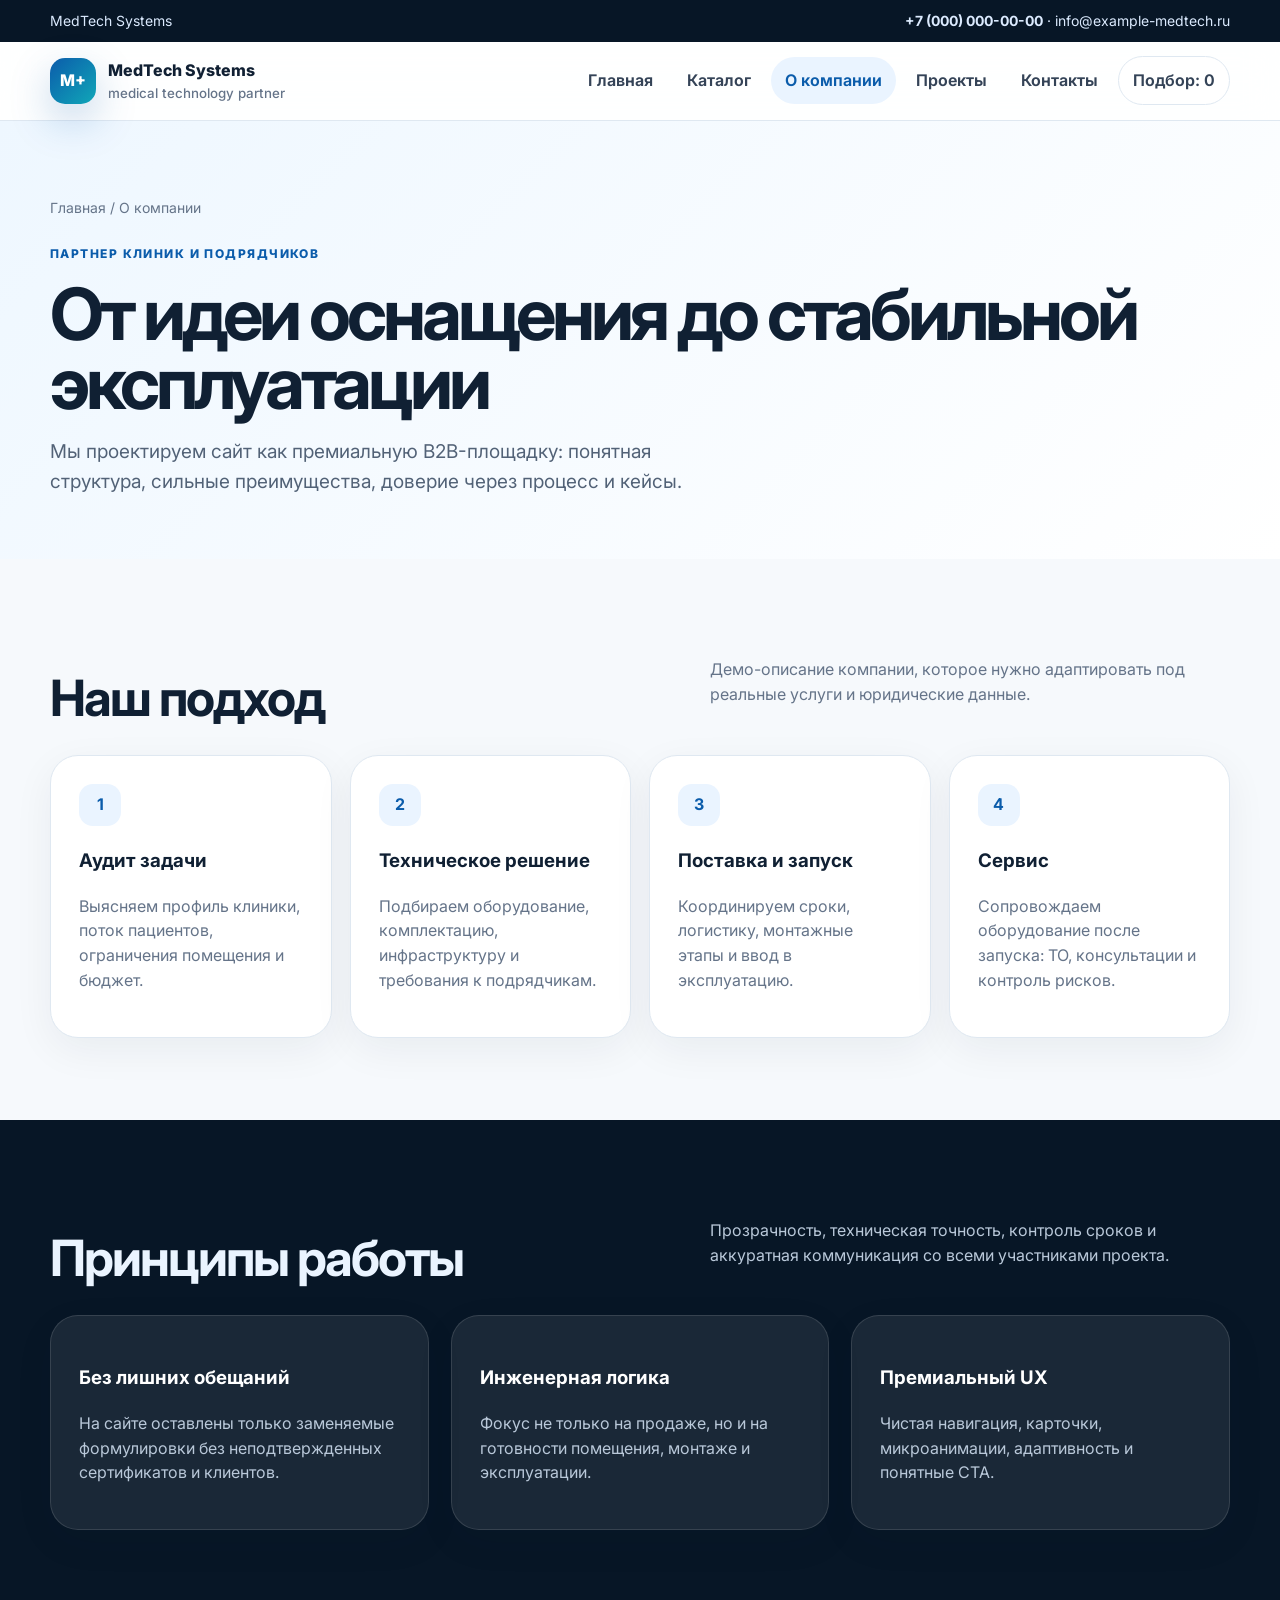
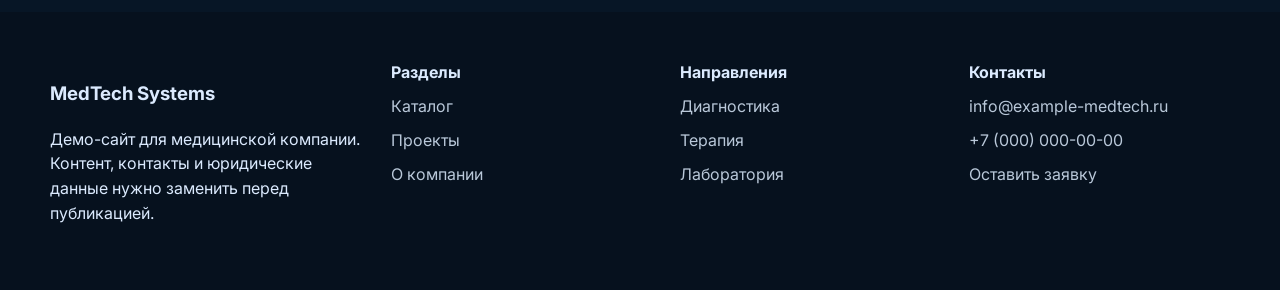
==== about.html @ 0eb0f10e "Add files via upload" ====
<!doctype html><html lang="ru"><head><meta charset="utf-8"><meta name="viewport" content="width=device-width,initial-scale=1"><title>О компании — MedTech Systems</title><link href="https://fonts.googleapis.com/css2?family=Inter:wght@400;500;650;750;850&display=swap" rel="stylesheet"><link rel="stylesheet" href="styles.css"></head><body><div class="topbar"><div class="container"><span data-company></span><span><b data-phone></b> · <a data-email></a></span></div></div>
<header class="navbar"><div class="container nav-inner"><a class="logo" href="index.html"><span class="logo-mark">M+</span><span><span data-company></span><small>medical technology partner</small></span></a><button class="nav-toggle" aria-label="Открыть меню">☰</button><nav class="nav-links"><a href="index.html">Главная</a><a href="catalog.html">Каталог</a><a href="about.html">О компании</a><a href="projects.html">Проекты</a><a href="contacts.html">Контакты</a><a class="basket-link" href="catalog.html#basket">Подбор: <span id="basketCount">0</span></a></nav></div></header><main><section class="page-hero"><div class="container"><div class="breadcrumbs">Главная / О компании</div><span class="eyebrow">партнер клиник и подрядчиков</span><h1>От идеи оснащения до стабильной эксплуатации</h1><p>Мы проектируем сайт как премиальную B2B-площадку: понятная структура, сильные преимущества, доверие через процесс и кейсы.</p></div></section><section class="section"><div class="container"><div class="section-head"><h2>Наш подход</h2><p>Демо-описание компании, которое нужно адаптировать под реальные услуги и юридические данные.</p></div><div class="process"><div class="process-card reveal"><b>1</b><h3>Аудит задачи</h3><p>Выясняем профиль клиники, поток пациентов, ограничения помещения и бюджет.</p></div><div class="process-card reveal"><b>2</b><h3>Техническое решение</h3><p>Подбираем оборудование, комплектацию, инфраструктуру и требования к подрядчикам.</p></div><div class="process-card reveal"><b>3</b><h3>Поставка и запуск</h3><p>Координируем сроки, логистику, монтажные этапы и ввод в эксплуатацию.</p></div><div class="process-card reveal"><b>4</b><h3>Сервис</h3><p>Сопровождаем оборудование после запуска: ТО, консультации и контроль рисков.</p></div></div></div></section><section class="section dark"><div class="container"><div class="section-head"><h2>Принципы работы</h2><p>Прозрачность, техническая точность, контроль сроков и аккуратная коммуникация со всеми участниками проекта.</p></div><div class="grid-3"><div class="adv-card reveal"><h3>Без лишних обещаний</h3><p>На сайте оставлены только заменяемые формулировки без неподтвержденных сертификатов и клиентов.</p></div><div class="adv-card reveal"><h3>Инженерная логика</h3><p>Фокус не только на продаже, но и на готовности помещения, монтаже и эксплуатации.</p></div><div class="adv-card reveal"><h3>Премиальный UX</h3><p>Чистая навигация, карточки, микроанимации, адаптивность и понятные CTA.</p></div></div></div></section></main><footer class="footer"><div class="container footer-grid"><div><h3 data-company></h3><p>Демо-сайт для медицинской компании. Контент, контакты и юридические данные нужно заменить перед публикацией.</p></div><div><b>Разделы</b><a href="catalog.html">Каталог</a><a href="projects.html">Проекты</a><a href="about.html">О компании</a></div><div><b>Направления</b><a href="catalog.html#diagnostics">Диагностика</a><a href="catalog.html#therapy">Терапия</a><a href="catalog.html#lab">Лаборатория</a></div><div><b>Контакты</b><a data-email></a><a data-phone></a><a href="contacts.html">Оставить заявку</a></div></div></footer><script src="data.js"></script><script src="script.js"></script></body></html>
---- styles.css ----
:root{--bg:#f6f9fc;--paper:#fff;--ink:#102033;--muted:#657489;--line:#dfe8f1;--brand:#0b5cab;--brand2:#10a7b8;--dark:#071626;--accent:#d8f3ff;--shadow:0 24px 80px rgba(10,37,64,.12);--radius:28px}*{box-sizing:border-box}html{scroll-behavior:smooth}body{margin:0;font-family:Inter,Arial,sans-serif;background:var(--bg);color:var(--ink);line-height:1.55}a{color:inherit;text-decoration:none}img{max-width:100%}.container{width:min(1180px,calc(100% - 36px));margin:auto}.topbar{background:var(--dark);color:#dbeafe;font-size:14px}.topbar .container{display:flex;justify-content:space-between;gap:16px;padding:10px 0}.navbar{position:sticky;top:0;z-index:20;background:rgba(255,255,255,.9);backdrop-filter:blur(18px);border-bottom:1px solid var(--line)}.nav-inner{height:78px;display:flex;align-items:center;justify-content:space-between;gap:24px}.logo{display:flex;align-items:center;gap:12px;font-weight:800}.logo-mark{width:46px;height:46px;border-radius:15px;background:linear-gradient(135deg,var(--brand),var(--brand2));display:grid;place-items:center;color:#fff;box-shadow:0 16px 40px rgba(11,92,171,.25)}.logo small{display:block;color:var(--muted);font-weight:500}.nav-links{display:flex;align-items:center;gap:6px}.nav-links a{padding:11px 14px;border-radius:999px;color:#344357;font-weight:650}.nav-links a:hover,.nav-links a.active{background:#eaf4ff;color:var(--brand)}.nav-toggle{display:none}.basket-link{border:1px solid var(--line);background:white}.hero{position:relative;overflow:hidden;background:radial-gradient(circle at 80% 20%,#dff9ff 0,transparent 34%),linear-gradient(135deg,#eef7ff,#fff 48%,#f6fbff);padding:86px 0 64px}.hero-grid{display:grid;grid-template-columns:1.06fr .94fr;gap:42px;align-items:center}.eyebrow{color:var(--brand);font-weight:800;text-transform:uppercase;letter-spacing:.12em;font-size:12px}.hero h1,.page-hero h1{font-size:clamp(38px,6vw,72px);line-height:.96;margin:14px 0 20px;letter-spacing:-.055em}.hero p,.page-hero p{font-size:19px;color:#526277;max-width:660px}.actions{display:flex;gap:14px;flex-wrap:wrap;margin:30px 0}.btn{display:inline-flex;align-items:center;justify-content:center;gap:8px;padding:14px 20px;border-radius:999px;font-weight:800;border:0;cursor:pointer;transition:.25s}.btn.primary{background:linear-gradient(135deg,var(--brand),var(--brand2));color:#fff;box-shadow:0 16px 42px rgba(11,92,171,.28)}.btn.secondary,.btn.ghost{background:white;color:var(--brand);border:1px solid var(--line)}.btn:hover{transform:translateY(-2px)}.wide{width:100%;margin-top:18px}.hero-stats{display:grid;grid-template-columns:repeat(3,1fr);gap:12px;margin-top:38px}.stat{padding:20px;border:1px solid var(--line);background:rgba(255,255,255,.72);border-radius:22px}.stat b{font-size:30px;color:var(--brand);display:block}.visual-card{position:relative;min-height:520px;border-radius:40px;background:linear-gradient(145deg,#102b46,#0a7db6);box-shadow:var(--shadow);overflow:hidden;padding:28px}.visual-card:before{content:"";position:absolute;inset:24px;border:1px solid rgba(255,255,255,.18);border-radius:30px}.orb{position:absolute;border-radius:50%;filter:blur(3px);opacity:.8}.orb.one{width:210px;height:210px;background:#34d6ff;right:42px;top:42px}.orb.two{width:160px;height:160px;background:#68f7c9;left:45px;bottom:70px}.device{position:absolute;inset:95px 58px 70px;border-radius:32px;background:rgba(255,255,255,.92);display:grid;place-items:center;box-shadow:0 30px 90px rgba(0,0,0,.25)}.device svg{width:72%;height:72%;stroke:var(--brand);fill:none;stroke-width:1.8}.floating-note{position:absolute;right:25px;bottom:28px;background:white;border-radius:22px;padding:18px;box-shadow:0 20px 60px rgba(0,0,0,.18);max-width:255px}.section{padding:82px 0}.section.dark{background:var(--dark);color:#eaf4ff}.section-head{display:flex;justify-content:space-between;gap:24px;align-items:end;margin-bottom:32px}.section-head h2{font-size:clamp(30px,4vw,50px);line-height:1;margin:0;letter-spacing:-.04em}.section-head p{color:var(--muted);max-width:520px}.dark .section-head p{color:#b9c8d9}.grid-3{display:grid;grid-template-columns:repeat(3,1fr);gap:22px}.direction-card,.product-card,.project-card,.news-card,.adv-card,.process-card,.contact-card{background:var(--paper);border:1px solid var(--line);border-radius:var(--radius);padding:28px;box-shadow:0 12px 40px rgba(11,33,55,.06);transition:.25s}.direction-card:hover,.product-card:hover,.project-card:hover{transform:translateY(-6px);box-shadow:var(--shadow)}.direction-card svg{width:48px;height:48px;stroke:var(--brand);fill:none;stroke-width:1.8}.direction-card span,.product-card h3,.project-card h3{font-size:22px;font-weight:850;display:block;margin:14px 0 10px}.direction-card p,.product-card p,.project-card p,.news-card p,.process-card p{color:var(--muted)}.direction-card b{color:var(--brand)}.adv-grid{display:grid;grid-template-columns:1fr 1fr;gap:18px}.adv-card{background:rgba(255,255,255,.08);border-color:rgba(255,255,255,.12);color:white}.adv-card p{color:#b9c8d9}.map-card{min-height:360px;border-radius:36px;background:radial-gradient(circle at 30% 30%,#31d7ff,transparent 18%),radial-gradient(circle at 64% 62%,#81f7c8,transparent 16%),linear-gradient(145deg,#0b2540,#0a4166);position:relative;overflow:hidden;box-shadow:var(--shadow)}.map-card:after{content:"";position:absolute;inset:0;background-image:linear-gradient(rgba(255,255,255,.07) 1px,transparent 1px),linear-gradient(90deg,rgba(255,255,255,.07) 1px,transparent 1px);background-size:42px 42px}.pin{position:absolute;width:14px;height:14px;border-radius:50%;background:#fff;box-shadow:0 0 0 9px rgba(255,255,255,.18);z-index:2}.pin:nth-child(1){left:28%;top:40%}.pin:nth-child(2){left:62%;top:30%}.pin:nth-child(3){left:75%;top:58%}.pin:nth-child(4){left:44%;top:68%}.page-hero{padding:76px 0 44px;background:linear-gradient(135deg,#eef7ff,#fff)}.breadcrumbs{font-size:14px;color:var(--muted);margin-bottom:22px}.filters{display:flex;gap:10px;flex-wrap:wrap;margin-bottom:28px}.filter-btn{padding:11px 16px;border-radius:999px;border:1px solid var(--line);background:white;cursor:pointer;font-weight:750}.filter-btn.active{background:var(--brand);color:white}.product-card span,.project-card span,.project-card small{color:var(--brand);font-weight:800}.basket-box{background:white;border:1px solid var(--line);border-radius:28px;padding:24px;margin-bottom:30px}.basket-row{display:grid;grid-template-columns:1fr 38px 30px 38px 38px;gap:8px;align-items:center;border-bottom:1px solid var(--line);padding:12px 0}.basket-row button{border:0;border-radius:10px;background:#eaf4ff;color:var(--brand);font-weight:900;cursor:pointer;padding:8px}.process{display:grid;grid-template-columns:repeat(4,1fr);gap:18px}.process-card b{display:grid;place-items:center;width:42px;height:42px;border-radius:14px;background:#eaf4ff;color:var(--brand);margin-bottom:20px}.contact-grid{display:grid;grid-template-columns:.85fr 1.15fr;gap:26px}.form{background:white;border:1px solid var(--line);border-radius:32px;padding:28px;box-shadow:var(--shadow)}label{display:block;font-weight:800;margin-top:14px}input,textarea,select{width:100%;padding:15px 16px;border:1px solid var(--line);border-radius:16px;font:inherit;margin-top:8px;background:#fbfdff}textarea{min-height:180px}.muted{color:var(--muted)}.footer{background:#06111e;color:#dbeafe;padding:48px 0}.footer-grid{display:grid;grid-template-columns:1.2fr repeat(3,1fr);gap:28px}.footer a{display:block;color:#b9c8d9;margin:9px 0}.reveal{opacity:0;transform:translateY(24px);transition:opacity .7s ease,transform .7s ease}.reveal.visible{opacity:1;transform:none}@media (prefers-reduced-motion:reduce){*{scroll-behavior:auto!important;transition:none!important}.reveal{opacity:1;transform:none}}@media (max-width:900px){.hero-grid,.contact-grid{grid-template-columns:1fr}.grid-3,.process,.footer-grid{grid-template-columns:1fr 1fr}.visual-card{min-height:420px}.nav-toggle{display:block;border:0;background:#eaf4ff;border-radius:12px;padding:10px}.nav-links{display:none;position:absolute;top:78px;left:18px;right:18px;flex-direction:column;background:white;border:1px solid var(--line);border-radius:24px;padding:14px;box-shadow:var(--shadow)}.nav-links.open{display:flex}.nav-links a{width:100%}.section-head{display:block}.topbar .container{display:block}}@media (max-width:620px){.grid-3,.process,.adv-grid,.footer-grid,.hero-stats{grid-template-columns:1fr}.hero{padding-top:48px}.visual-card{min-height:330px;border-radius:28px}.device{inset:70px 34px}.floating-note{display:none}.section{padding:56px 0}.nav-inner{height:68px}.nav-links{top:68px}.basket-row{grid-template-columns:1fr 34px 24px 34px 34px}.logo small{display:none}}
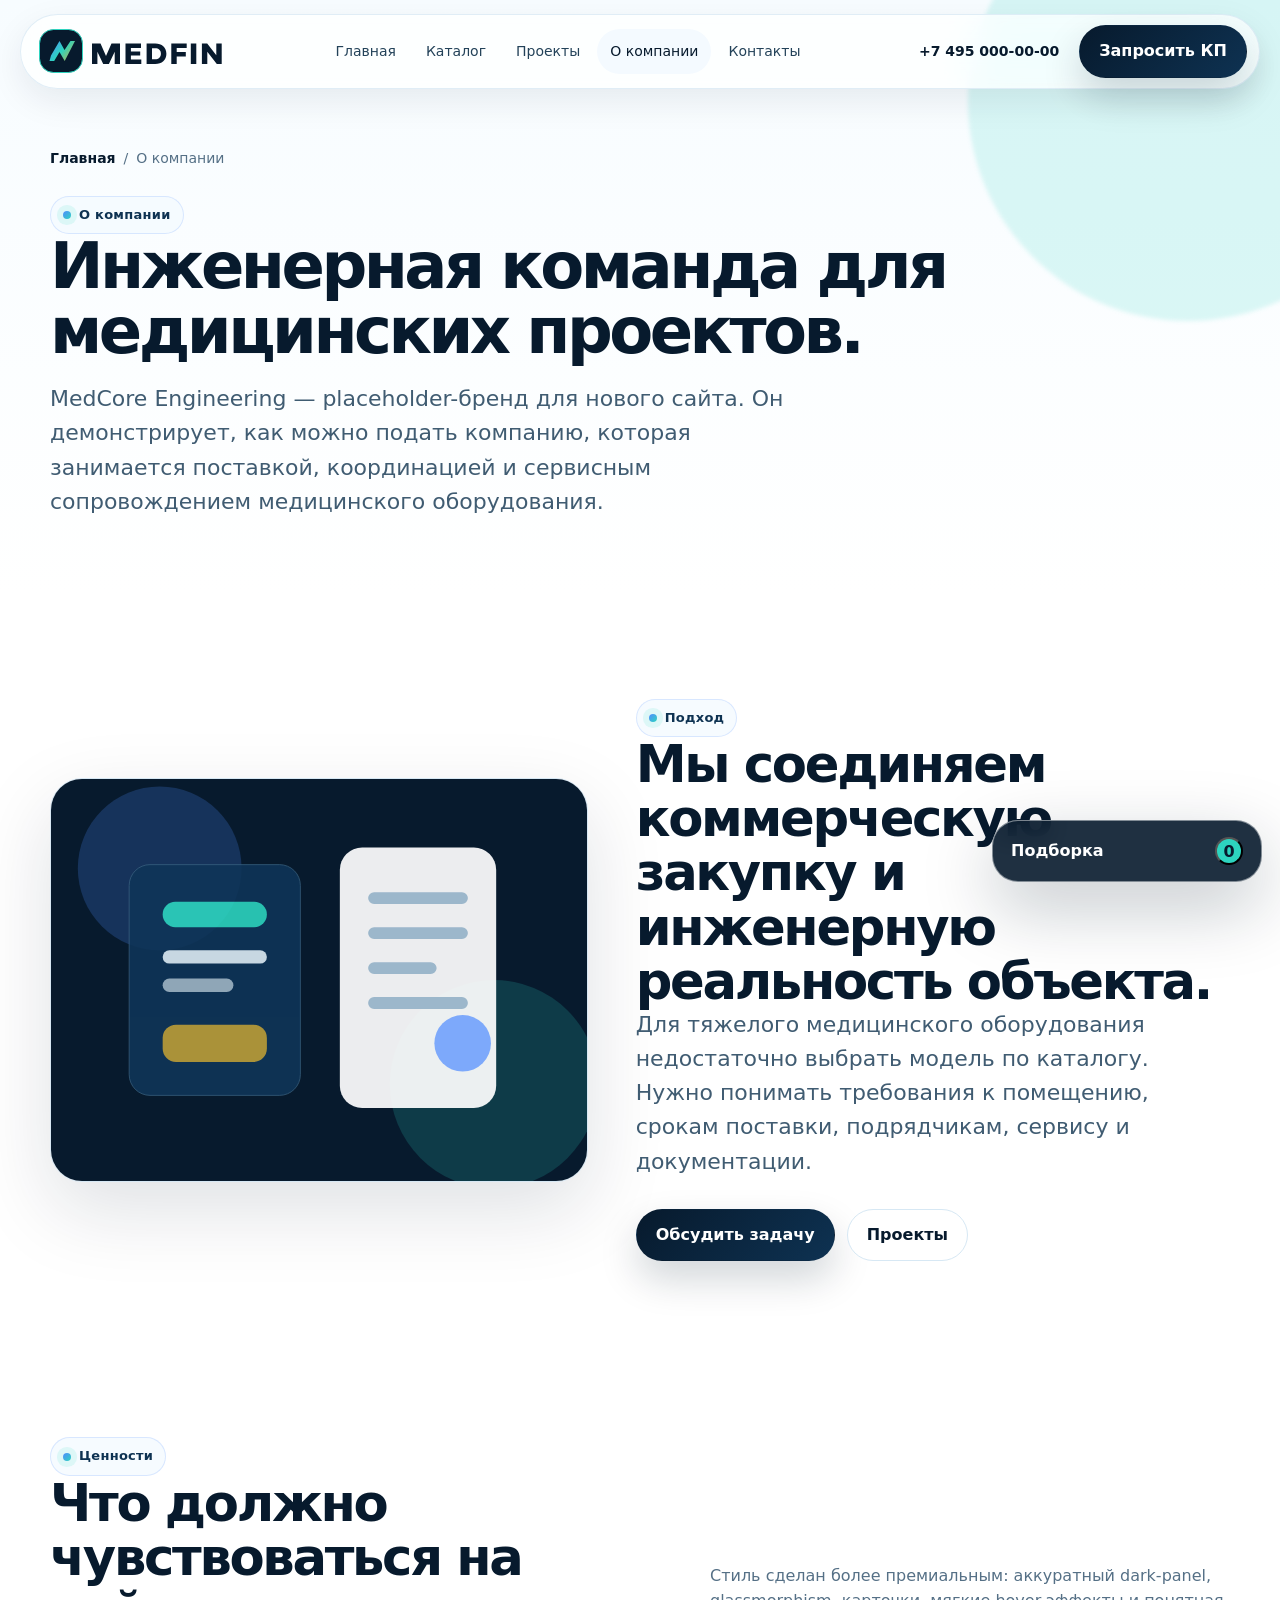
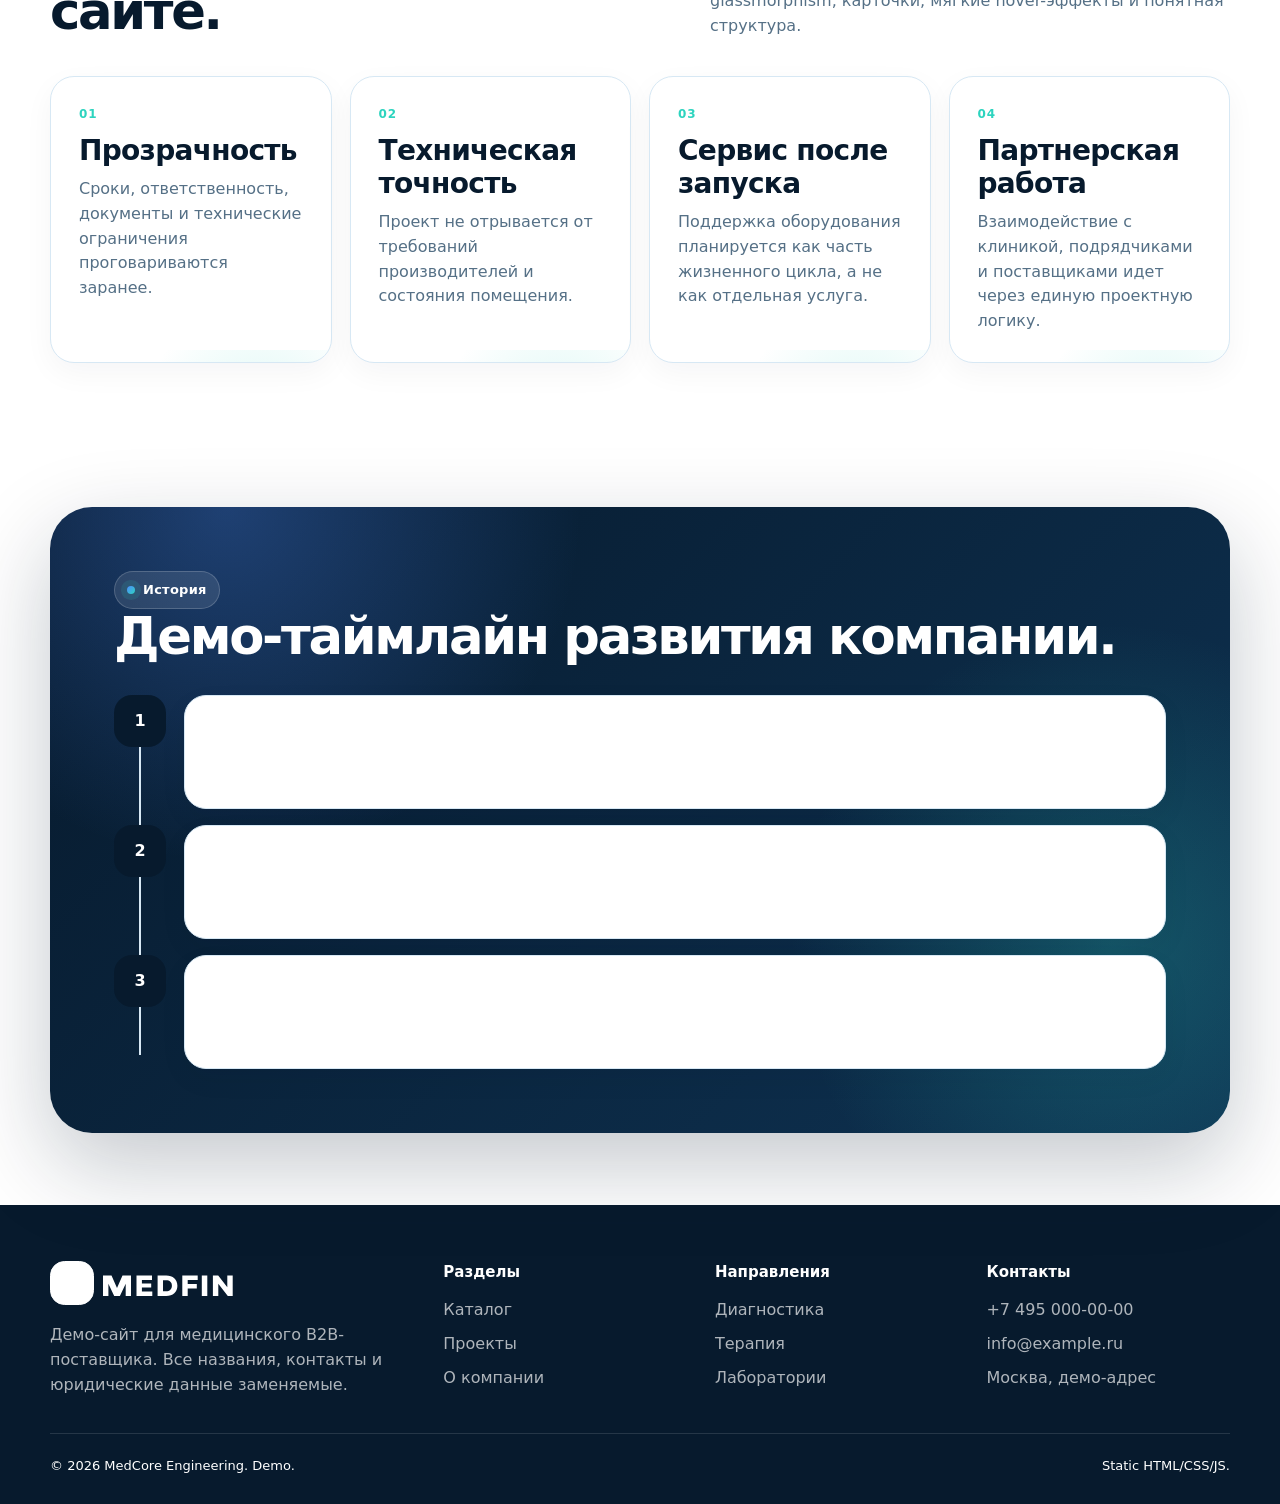
==== commit a051a337: "Add files via upload" ====
--- a/about.html
+++ b/about.html
@@ -1,2 +1,37 @@
-<!doctype html><html lang="ru"><head><meta charset="utf-8"><meta name="viewport" content="width=device-width,initial-scale=1"><title>О компании — MedTech Systems</title><link href="https://fonts.googleapis.com/css2?family=Inter:wght@400;500;650;750;850&display=swap" rel="stylesheet"><link rel="stylesheet" href="styles.css"></head><body><div class="topbar"><div class="container"><span data-company></span><span><b data-phone></b> · <a data-email></a></span></div></div>
-<header class="navbar"><div class="container nav-inner"><a class="logo" href="index.html"><span class="logo-mark">M+</span><span><span data-company></span><small>medical technology partner</small></span></a><button class="nav-toggle" aria-label="Открыть меню">☰</button><nav class="nav-links"><a href="index.html">Главная</a><a href="catalog.html">Каталог</a><a href="about.html">О компании</a><a href="projects.html">Проекты</a><a href="contacts.html">Контакты</a><a class="basket-link" href="catalog.html#basket">Подбор: <span id="basketCount">0</span></a></nav></div></header><main><section class="page-hero"><div class="container"><div class="breadcrumbs">Главная / О компании</div><span class="eyebrow">партнер клиник и подрядчиков</span><h1>От идеи оснащения до стабильной эксплуатации</h1><p>Мы проектируем сайт как премиальную B2B-площадку: понятная структура, сильные преимущества, доверие через процесс и кейсы.</p></div></section><section class="section"><div class="container"><div class="section-head"><h2>Наш подход</h2><p>Демо-описание компании, которое нужно адаптировать под реальные услуги и юридические данные.</p></div><div class="process"><div class="process-card reveal"><b>1</b><h3>Аудит задачи</h3><p>Выясняем профиль клиники, поток пациентов, ограничения помещения и бюджет.</p></div><div class="process-card reveal"><b>2</b><h3>Техническое решение</h3><p>Подбираем оборудование, комплектацию, инфраструктуру и требования к подрядчикам.</p></div><div class="process-card reveal"><b>3</b><h3>Поставка и запуск</h3><p>Координируем сроки, логистику, монтажные этапы и ввод в эксплуатацию.</p></div><div class="process-card reveal"><b>4</b><h3>Сервис</h3><p>Сопровождаем оборудование после запуска: ТО, консультации и контроль рисков.</p></div></div></div></section><section class="section dark"><div class="container"><div class="section-head"><h2>Принципы работы</h2><p>Прозрачность, техническая точность, контроль сроков и аккуратная коммуникация со всеми участниками проекта.</p></div><div class="grid-3"><div class="adv-card reveal"><h3>Без лишних обещаний</h3><p>На сайте оставлены только заменяемые формулировки без неподтвержденных сертификатов и клиентов.</p></div><div class="adv-card reveal"><h3>Инженерная логика</h3><p>Фокус не только на продаже, но и на готовности помещения, монтаже и эксплуатации.</p></div><div class="adv-card reveal"><h3>Премиальный UX</h3><p>Чистая навигация, карточки, микроанимации, адаптивность и понятные CTA.</p></div></div></div></section></main><footer class="footer"><div class="container footer-grid"><div><h3 data-company></h3><p>Демо-сайт для медицинской компании. Контент, контакты и юридические данные нужно заменить перед публикацией.</p></div><div><b>Разделы</b><a href="catalog.html">Каталог</a><a href="projects.html">Проекты</a><a href="about.html">О компании</a></div><div><b>Направления</b><a href="catalog.html#diagnostics">Диагностика</a><a href="catalog.html#therapy">Терапия</a><a href="catalog.html#lab">Лаборатория</a></div><div><b>Контакты</b><a data-email></a><a data-phone></a><a href="contacts.html">Оставить заявку</a></div></div></footer><script src="data.js"></script><script src="script.js"></script></body></html>
+<!doctype html>
+<html lang="ru">
+<head>
+  <meta charset="utf-8"><meta name="viewport" content="width=device-width, initial-scale=1">
+  <title>О компании — MedCore Engineering</title>
+  <meta name="description" content="Информация о демо-компании, подходе к проектам и инженерном контроле.">
+  <link rel="icon" href="assets/img/logo.svg" type="image/svg+xml"><link rel="stylesheet" href="assets/css/styles.css">
+</head>
+<body data-page="about">
+<a class="skip-link" href="#main">Перейти к содержанию</a>
+<header class="site-header"><div class="nav-shell"><a class="logo" href="index.html"><img src="assets/img/logo.svg" alt="MedCore Engineering"></a><nav class="main-nav" aria-label="Основная навигация"><a href="index.html" data-page="home">Главная</a><a href="catalog.html" data-page="catalog">Каталог</a><a href="projects.html" data-page="projects">Проекты</a><a href="about.html" data-page="about">О компании</a><a href="contacts.html" data-page="contacts">Контакты</a></nav><div class="nav-actions"><a class="phone-link" href="tel:+74950000000">+7 495 000-00-00</a><a class="btn btn-primary" href="contacts.html">Запросить КП</a><button class="menu-toggle" type="button" aria-label="Открыть меню" aria-expanded="false" data-menu-toggle><span></span></button></div></div></header>
+<main id="main">
+  <section class="page-hero"><div class="container reveal"><div class="breadcrumb"><a href="index.html">Главная</a><span>/</span><span>О компании</span></div><span class="eyebrow">О компании</span><h1>Инженерная команда для медицинских проектов.</h1><p class="lead">MedCore Engineering — placeholder-бренд для нового сайта. Он демонстрирует, как можно подать компанию, которая занимается поставкой, координацией и сервисным сопровождением медицинского оборудования.</p></div></section>
+  <section class="section">
+    <div class="container split">
+      <div class="media-frame reveal"><img src="assets/img/abstract-lab.svg" alt="Абстрактная лабораторная иллюстрация"></div>
+      <div class="reveal"><span class="eyebrow">Подход</span><h2>Мы соединяем коммерческую закупку и инженерную реальность объекта.</h2><p class="lead">Для тяжелого медицинского оборудования недостаточно выбрать модель по каталогу. Нужно понимать требования к помещению, срокам поставки, подрядчикам, сервису и документации.</p><div class="hero-actions"><a class="btn btn-primary" href="contacts.html">Обсудить задачу</a><a class="btn btn-secondary" href="projects.html">Проекты</a></div></div>
+    </div>
+  </section>
+  <section class="section compact">
+    <div class="container">
+      <div class="section-head reveal"><div><span class="eyebrow">Ценности</span><h2>Что должно чувствоваться на сайте.</h2></div><p>Стиль сделан более премиальным: аккуратный dark-panel, glassmorphism, карточки, мягкие hover-эффекты и понятная структура.</p></div>
+      <div class="cards-grid four" data-stagger>
+        <article class="card"><div class="card-kicker">01</div><h3>Прозрачность</h3><p>Сроки, ответственность, документы и технические ограничения проговариваются заранее.</p></article>
+        <article class="card"><div class="card-kicker">02</div><h3>Техническая точность</h3><p>Проект не отрывается от требований производителей и состояния помещения.</p></article>
+        <article class="card"><div class="card-kicker">03</div><h3>Сервис после запуска</h3><p>Поддержка оборудования планируется как часть жизненного цикла, а не как отдельная услуга.</p></article>
+        <article class="card"><div class="card-kicker">04</div><h3>Партнерская работа</h3><p>Взаимодействие с клиникой, подрядчиками и поставщиками идет через единую проектную логику.</p></article>
+      </div>
+    </div>
+  </section>
+  <section class="section compact"><div class="container"><div class="dark-panel reveal"><span class="eyebrow">История</span><h2>Демо-таймлайн развития компании.</h2><div class="timeline" style="margin-top:32px"><div class="timeline-item"><div class="timeline-dot">1</div><div class="timeline-card"><h3>Старт направления</h3><p>Формирование экспертной команды и первых проектных процессов.</p></div></div><div class="timeline-item"><div class="timeline-dot">2</div><div class="timeline-card"><h3>Рост каталога</h3><p>Разделение направлений на диагностику, терапию, лаборатории и сервис.</p></div></div><div class="timeline-item"><div class="timeline-dot">3</div><div class="timeline-card"><h3>Проектная методология</h3><p>Добавление инженерного аудита, чек-листов и контроля готовности помещений.</p></div></div></div></div></div></section>
+</main>
+<div class="quote-bar" data-quote-bar><div class="quote-bar-head"><strong>Подборка</strong><button class="quote-count" type="button" data-quote-toggle data-quote-count aria-label="Открыть подборку">0</button></div><div class="quote-panel"><div class="quote-empty" data-quote-empty>Добавьте позиции из каталога.</div><div class="quote-items" data-quote-items></div><a class="btn btn-gold" href="contacts.html" data-request-quote>Запросить КП</a></div></div>
+<footer class="footer"><div class="container"><div class="footer-grid"><div><img class="footer-logo" src="assets/img/logo.svg" alt="MedCore Engineering"><p>Демо-сайт для медицинского B2B-поставщика. Все названия, контакты и юридические данные заменяемые.</p></div><div><h4>Разделы</h4><div class="footer-links"><a href="catalog.html">Каталог</a><a href="projects.html">Проекты</a><a href="about.html">О компании</a></div></div><div><h4>Направления</h4><div class="footer-links"><a href="catalog.html?category=diagnostics">Диагностика</a><a href="catalog.html?category=therapy">Терапия</a><a href="catalog.html?category=lab">Лаборатории</a></div></div><div><h4>Контакты</h4><div class="footer-links"><a href="tel:+74950000000">+7 495 000-00-00</a><a href="mailto:info@example.ru">info@example.ru</a><a href="contacts.html">Москва, демо-адрес</a></div></div></div><div class="footer-bottom"><span>© 2026 MedCore Engineering. Demo.</span><span>Static HTML/CSS/JS.</span></div></div></footer>
+<script src="assets/js/data.js"></script><script src="assets/js/app.js"></script>
+</body>
+</html>
--- a/assets/css/styles.css
+++ b/assets/css/styles.css
@@ -0,0 +1,425 @@
+:root {
+  --ink: #071a2d;
+  --ink-2: #0e3252;
+  --muted: #557086;
+  --line: #d7e8f4;
+  --paper: #ffffff;
+  --wash: #f4faff;
+  --wash-2: #eef8ff;
+  --blue: #4f8cff;
+  --cyan: #2dd4bf;
+  --gold: #d4af37;
+  --danger: #e45757;
+  --shadow: 0 28px 80px rgba(7, 26, 45, 0.13);
+  --soft-shadow: 0 16px 46px rgba(7, 26, 45, 0.09);
+  --radius-xl: 34px;
+  --radius-lg: 24px;
+  --radius-md: 16px;
+  --max: 1180px;
+  --speed: 260ms;
+}
+
+* { box-sizing: border-box; }
+html { scroll-behavior: smooth; }
+body {
+  margin: 0;
+  font-family: Inter, Manrope, system-ui, -apple-system, BlinkMacSystemFont, "Segoe UI", sans-serif;
+  background: var(--paper);
+  color: var(--ink);
+  line-height: 1.55;
+  text-rendering: optimizeLegibility;
+}
+body.menu-open { overflow: hidden; }
+img, svg { max-width: 100%; display: block; }
+a { color: inherit; text-decoration: none; }
+button, input, textarea, select { font: inherit; }
+button, a, .clickable { cursor: pointer; }
+
+.skip-link {
+  position: absolute;
+  top: -48px;
+  left: 12px;
+  background: var(--ink);
+  color: white;
+  padding: 10px 14px;
+  border-radius: 999px;
+  z-index: 20;
+}
+.skip-link:focus { top: 12px; }
+.container { width: min(var(--max), calc(100% - 40px)); margin: 0 auto; }
+.section { padding: 104px 0; position: relative; }
+.section.compact { padding: 72px 0; }
+.eyebrow {
+  display: inline-flex;
+  align-items: center;
+  gap: 8px;
+  padding: 8px 12px;
+  border: 1px solid rgba(79, 140, 255, .18);
+  background: rgba(244, 250, 255, .78);
+  color: var(--ink-2);
+  border-radius: 999px;
+  font-size: 13px;
+  font-weight: 760;
+  letter-spacing: .02em;
+}
+.eyebrow::before {
+  content: "";
+  width: 8px;
+  height: 8px;
+  border-radius: 99px;
+  background: linear-gradient(135deg, var(--blue), var(--cyan));
+  box-shadow: 0 0 0 6px rgba(45,212,191,.12);
+}
+.display {
+  margin: 18px 0 16px;
+  font-size: clamp(42px, 7vw, 86px);
+  line-height: .96;
+  letter-spacing: -.07em;
+  font-weight: 860;
+}
+.h1, h1 {
+  margin: 0 0 18px;
+  font-size: clamp(40px, 5vw, 72px);
+  line-height: 1.02;
+  letter-spacing: -.055em;
+}
+.h2, h2 {
+  margin: 0;
+  font-size: clamp(30px, 4vw, 52px);
+  line-height: 1.06;
+  letter-spacing: -.045em;
+}
+.h3, h3 { margin: 0 0 10px; font-size: clamp(20px, 2.2vw, 28px); line-height: 1.18; letter-spacing: -.025em; }
+p { color: var(--muted); margin: 0; }
+.lead { font-size: clamp(18px, 2vw, 22px); color: #405c72; max-width: 760px; }
+.gradient-text { background: linear-gradient(100deg, var(--blue), var(--cyan) 58%, var(--gold)); -webkit-background-clip: text; background-clip: text; color: transparent; }
+
+.site-header {
+  position: fixed;
+  top: 14px;
+  left: 0;
+  right: 0;
+  z-index: 1000;
+  transition: transform var(--speed), top var(--speed);
+}
+.nav-shell {
+  width: min(1240px, calc(100% - 28px));
+  margin: 0 auto;
+  display: flex;
+  align-items: center;
+  justify-content: space-between;
+  gap: 16px;
+  border: 1px solid rgba(215, 232, 244, 0.76);
+  background: rgba(255, 255, 255, 0.76);
+  backdrop-filter: blur(18px) saturate(160%);
+  border-radius: 999px;
+  padding: 10px 12px 10px 18px;
+  box-shadow: 0 12px 34px rgba(7,26,45,.08);
+}
+.site-header.is-scrolled .nav-shell { background: rgba(255,255,255,.92); box-shadow: 0 20px 60px rgba(7,26,45,.13); }
+.logo { display: inline-flex; align-items: center; min-width: 190px; }
+.main-nav { display: flex; align-items: center; gap: 4px; }
+.main-nav a {
+  position: relative;
+  padding: 12px 13px;
+  border-radius: 999px;
+  font-size: 14px;
+  color: #234259;
+  transition: background var(--speed), color var(--speed), transform var(--speed);
+}
+.main-nav a:hover, .main-nav a.active { color: var(--ink); background: var(--wash); }
+.nav-actions { display: flex; align-items: center; gap: 8px; }
+.phone-link { font-weight: 780; color: var(--ink); font-size: 14px; padding: 10px 12px; }
+.menu-toggle {
+  display: none;
+  width: 44px; height: 44px;
+  border: 0; border-radius: 999px;
+  background: var(--ink); color: white;
+  align-items: center; justify-content: center;
+}
+.menu-toggle span, .menu-toggle::before, .menu-toggle::after {
+  content: ""; display: block; width: 18px; height: 2px; background: currentColor; border-radius: 99px; transition: transform var(--speed), opacity var(--speed);
+}
+.menu-toggle { flex-direction: column; gap: 4px; }
+body.menu-open .menu-toggle span { opacity: 0; }
+body.menu-open .menu-toggle::before { transform: translateY(6px) rotate(45deg); }
+body.menu-open .menu-toggle::after { transform: translateY(-6px) rotate(-45deg); }
+
+.btn {
+  display: inline-flex;
+  align-items: center;
+  justify-content: center;
+  gap: 10px;
+  min-height: 46px;
+  padding: 13px 19px;
+  border: 1px solid transparent;
+  border-radius: 999px;
+  font-weight: 780;
+  transition: transform var(--speed), box-shadow var(--speed), background var(--speed), border-color var(--speed);
+  white-space: nowrap;
+}
+.btn:hover { transform: translateY(-2px); }
+.btn-primary { color: white; background: linear-gradient(135deg, var(--ink), var(--ink-2)); box-shadow: 0 18px 38px rgba(7, 26, 45, .18); }
+.btn-primary:hover { box-shadow: 0 22px 52px rgba(7, 26, 45, .22); }
+.btn-secondary { background: white; color: var(--ink); border-color: var(--line); }
+.btn-gold { color: var(--ink); background: linear-gradient(135deg, #ffe7a0, var(--gold)); box-shadow: 0 18px 38px rgba(212,175,55,.22); }
+.btn-ghost { background: rgba(255,255,255,.78); border-color: rgba(255,255,255,.5); color: white; }
+
+.hero {
+  min-height: 100vh;
+  padding: 148px 0 70px;
+  overflow: hidden;
+  background:
+    radial-gradient(circle at 82% 18%, rgba(45,212,191,.22), transparent 28%),
+    radial-gradient(circle at 18% 82%, rgba(79,140,255,.18), transparent 32%),
+    linear-gradient(180deg, #f7fcff 0%, #ffffff 72%);
+}
+.hero::before {
+  content: "";
+  position: absolute;
+  inset: 0;
+  background-image: linear-gradient(rgba(7,26,45,.04) 1px, transparent 1px), linear-gradient(90deg, rgba(7,26,45,.04) 1px, transparent 1px);
+  background-size: 58px 58px;
+  mask-image: linear-gradient(to bottom, black 0%, transparent 78%);
+  pointer-events: none;
+}
+.hero-grid { display: grid; grid-template-columns: minmax(0, .96fr) minmax(420px, 1.04fr); gap: 48px; align-items: center; position: relative; z-index: 2; }
+.hero-copy { max-width: 720px; }
+.hero-actions { display: flex; gap: 12px; flex-wrap: wrap; margin-top: 30px; }
+.hero-points { display: flex; gap: 12px; flex-wrap: wrap; margin-top: 28px; }
+.hero-point { display: inline-flex; align-items: center; gap: 9px; background: rgba(255,255,255,.74); border: 1px solid var(--line); border-radius: 999px; padding: 9px 12px; color: #31526b; font-size: 14px; box-shadow: 0 12px 28px rgba(7,26,45,.05); }
+.hero-point::before { content: ""; width: 7px; height: 7px; border-radius: 99px; background: var(--cyan); }
+.hero-visual { position: relative; min-height: 520px; display: grid; place-items: center; }
+.hero-device {
+  width: min(100%, 760px);
+  filter: drop-shadow(0 32px 60px rgba(7,26,45,.18));
+  animation: floatDevice 7s ease-in-out infinite;
+}
+.orbit-card {
+  position: absolute;
+  border: 1px solid rgba(255,255,255,.78);
+  background: rgba(255,255,255,.72);
+  backdrop-filter: blur(18px);
+  border-radius: 22px;
+  padding: 16px;
+  min-width: 170px;
+  box-shadow: var(--soft-shadow);
+}
+.orbit-card strong { display: block; font-size: 26px; letter-spacing: -.04em; }
+.orbit-card span { display: block; color: var(--muted); font-size: 13px; }
+.orbit-card.one { left: 0; top: 74px; }
+.orbit-card.two { right: 10px; bottom: 80px; }
+.orbit-card.three { left: 66px; bottom: 18px; }
+@keyframes floatDevice { 0%, 100% { transform: translateY(0) rotate(.001deg); } 50% { transform: translateY(-18px) rotate(.001deg); } }
+
+.trust-strip { margin-top: 54px; position: relative; z-index: 2; }
+.trust-strip-inner { display: grid; grid-template-columns: repeat(4, 1fr); border: 1px solid var(--line); background: rgba(255,255,255,.78); backdrop-filter: blur(12px); border-radius: var(--radius-lg); overflow: hidden; box-shadow: var(--soft-shadow); }
+.stat { padding: 24px; border-right: 1px solid var(--line); }
+.stat:last-child { border-right: 0; }
+.stat strong { display: block; font-size: clamp(30px, 4vw, 46px); letter-spacing: -.055em; line-height: 1; }
+.stat span { color: var(--muted); font-size: 14px; }
+
+.section-head { display: flex; justify-content: space-between; gap: 36px; align-items: flex-end; margin-bottom: 38px; }
+.section-head > div { max-width: 720px; }
+.section-head p { max-width: 520px; }
+.cards-grid { display: grid; grid-template-columns: repeat(3, minmax(0, 1fr)); gap: 18px; }
+.cards-grid.four { grid-template-columns: repeat(4, minmax(0, 1fr)); }
+.card {
+  position: relative;
+  padding: 28px;
+  border: 1px solid var(--line);
+  border-radius: var(--radius-lg);
+  background: white;
+  box-shadow: 0 10px 30px rgba(7,26,45,.045);
+  transition: transform var(--speed), box-shadow var(--speed), border-color var(--speed);
+  overflow: hidden;
+}
+.card::after {
+  content: "";
+  position: absolute;
+  inset: auto -30% -45% 20%;
+  height: 140px;
+  background: radial-gradient(circle, rgba(45,212,191,.16), transparent 70%);
+  pointer-events: none;
+}
+.card:hover { transform: translateY(-6px); box-shadow: var(--soft-shadow); border-color: rgba(79,140,255,.35); }
+.icon-box { width: 52px; height: 52px; border-radius: 16px; background: linear-gradient(135deg, var(--wash-2), white); border: 1px solid var(--line); display: grid; place-items: center; margin-bottom: 22px; color: var(--blue); }
+.icon-box svg { width: 26px; height: 26px; }
+.card-kicker { color: var(--cyan); font-size: 12px; font-weight: 800; text-transform: uppercase; letter-spacing: .08em; margin-bottom: 10px; }
+.card h3 { position: relative; z-index: 1; }
+.card p { position: relative; z-index: 1; }
+.card-link { display: inline-flex; align-items: center; gap: 8px; margin-top: 22px; color: var(--ink); font-weight: 800; position: relative; z-index: 1; }
+.card-link::after { content: "→"; transition: transform var(--speed); }
+.card-link:hover::after { transform: translateX(4px); }
+
+.dark-panel {
+  color: white;
+  background:
+    radial-gradient(circle at 15% 0%, rgba(79,140,255,.32), transparent 30%),
+    radial-gradient(circle at 90% 70%, rgba(45,212,191,.24), transparent 28%),
+    linear-gradient(135deg, #071a2d, #0e3252);
+  border-radius: 42px;
+  padding: clamp(34px, 5vw, 64px);
+  overflow: hidden;
+  position: relative;
+  box-shadow: 0 32px 90px rgba(7,26,45,.24);
+}
+.dark-panel p, .dark-panel .lead { color: rgba(255,255,255,.75); }
+.dark-panel .eyebrow { color: white; background: rgba(255,255,255,.1); border-color: rgba(255,255,255,.18); }
+.process-grid { display: grid; grid-template-columns: 1fr 1.1fr; gap: 40px; align-items: start; }
+.steps { display: grid; gap: 12px; counter-reset: step; }
+.step { counter-increment: step; display: grid; grid-template-columns: 58px 1fr; gap: 18px; padding: 20px; border-radius: 22px; background: rgba(255,255,255,.08); border: 1px solid rgba(255,255,255,.12); }
+.step::before { content: counter(step, decimal-leading-zero); width: 54px; height: 54px; display: grid; place-items: center; border-radius: 18px; background: rgba(255,255,255,.12); color: var(--cyan); font-weight: 850; }
+.step h3 { color: white; font-size: 20px; }
+.step p { font-size: 15px; }
+
+.split { display: grid; grid-template-columns: .95fr 1.05fr; gap: 48px; align-items: center; }
+.media-frame { border-radius: 32px; overflow: hidden; box-shadow: var(--shadow); border: 1px solid var(--line); background: white; }
+.media-frame img { width: 100%; height: 100%; object-fit: cover; }
+.bento { display: grid; grid-template-columns: 1.15fr .85fr; gap: 18px; }
+.bento-col { display: grid; gap: 18px; }
+.bento-card { padding: 24px; border-radius: 28px; background: var(--wash); border: 1px solid var(--line); }
+.bento-card.dark { background: var(--ink); color: white; border-color: transparent; }
+.bento-card.dark p { color: rgba(255,255,255,.72); }
+.bento-card.gold { background: linear-gradient(135deg, #fff8e5, #fff); border-color: rgba(212,175,55,.28); }
+
+.logo-marquee { overflow: hidden; border-block: 1px solid var(--line); background: var(--wash); }
+.logo-track { display: flex; gap: 16px; padding: 22px 0; width: max-content; animation: marquee 22s linear infinite; }
+.logo-pill { min-width: 190px; padding: 18px 22px; border: 1px solid var(--line); background: white; border-radius: 18px; font-weight: 850; letter-spacing: -.02em; color: #39596f; text-align: center; }
+@keyframes marquee { from { transform: translateX(0); } to { transform: translateX(-50%); } }
+
+.filter-bar { display: flex; gap: 10px; flex-wrap: wrap; margin-bottom: 28px; }
+.filter-btn { border: 1px solid var(--line); background: white; color: #35536a; padding: 11px 15px; border-radius: 999px; font-weight: 760; transition: background var(--speed), color var(--speed), border-color var(--speed), transform var(--speed); }
+.filter-btn:hover { transform: translateY(-2px); }
+.filter-btn.active { background: var(--ink); color: white; border-color: var(--ink); }
+.product-card { display: flex; flex-direction: column; min-height: 300px; }
+.product-card .tag { align-self: flex-start; font-size: 12px; padding: 6px 10px; border-radius: 999px; background: var(--wash-2); color: #236083; font-weight: 800; margin-bottom: 18px; }
+.product-card .btn { margin-top: auto; align-self: flex-start; }
+.quote-bar {
+  position: fixed;
+  right: 18px;
+  bottom: 18px;
+  z-index: 900;
+  min-width: 270px;
+  border: 1px solid rgba(255,255,255,.45);
+  background: rgba(7,26,45,.9);
+  color: white;
+  backdrop-filter: blur(14px);
+  border-radius: 26px;
+  box-shadow: 0 24px 70px rgba(7,26,45,.25);
+  overflow: hidden;
+}
+.quote-bar-head { display: flex; align-items: center; justify-content: space-between; gap: 12px; padding: 16px 18px; }
+.quote-count { display: inline-grid; place-items: center; width: 28px; height: 28px; border-radius: 99px; background: var(--cyan); color: var(--ink); font-weight: 900; }
+.quote-panel { display: none; padding: 0 18px 18px; }
+.quote-bar.open .quote-panel { display: block; }
+.quote-items { display: grid; gap: 9px; margin-bottom: 12px; max-height: 260px; overflow: auto; }
+.quote-item { display: grid; grid-template-columns: 1fr auto; gap: 8px; align-items: center; padding: 10px; border: 1px solid rgba(255,255,255,.12); border-radius: 16px; background: rgba(255,255,255,.08); }
+.quote-item span { font-size: 13px; color: rgba(255,255,255,.84); }
+.quote-item button { border: 0; background: transparent; color: rgba(255,255,255,.76); font-size: 18px; }
+.quote-empty { color: rgba(255,255,255,.65); font-size: 14px; padding: 8px 0 14px; }
+
+.page-hero { padding: 148px 0 76px; background: linear-gradient(180deg, #f7fcff 0%, white 100%); position: relative; overflow: hidden; }
+.page-hero::before { content: ""; position: absolute; right: -10%; top: -20%; width: 440px; height: 440px; border-radius: 50%; background: rgba(45,212,191,.16); filter: blur(2px); }
+.breadcrumb { display: flex; gap: 8px; align-items: center; color: var(--muted); font-size: 14px; margin-bottom: 26px; }
+.breadcrumb a { color: var(--ink); font-weight: 760; }
+
+.timeline { position: relative; display: grid; gap: 16px; }
+.timeline::before { content: ""; position: absolute; left: 25px; top: 14px; bottom: 14px; width: 2px; background: var(--line); }
+.timeline-item { display: grid; grid-template-columns: 52px 1fr; gap: 18px; align-items: start; }
+.timeline-dot { width: 52px; height: 52px; display: grid; place-items: center; border-radius: 18px; background: var(--ink); color: white; font-weight: 850; position: relative; z-index: 1; }
+.timeline-card { padding: 22px; border: 1px solid var(--line); border-radius: 22px; background: white; box-shadow: 0 10px 28px rgba(7,26,45,.05); }
+
+.contact-grid { display: grid; grid-template-columns: .9fr 1.1fr; gap: 28px; align-items: start; }
+.contact-list { display: grid; gap: 14px; }
+.contact-item { padding: 22px; border: 1px solid var(--line); border-radius: 24px; background: var(--wash); }
+.contact-item strong { display: block; margin-bottom: 4px; }
+.form-card { padding: 30px; border: 1px solid var(--line); border-radius: 30px; background: white; box-shadow: var(--soft-shadow); }
+.form-grid { display: grid; grid-template-columns: 1fr 1fr; gap: 14px; }
+.field { display: grid; gap: 7px; }
+.field.full { grid-column: 1 / -1; }
+label { font-size: 13px; font-weight: 800; color: #31526b; }
+input, textarea, select { width: 100%; border: 1px solid var(--line); background: #fbfdff; border-radius: 16px; padding: 14px 15px; color: var(--ink); outline: 0; transition: border-color var(--speed), box-shadow var(--speed); }
+textarea { min-height: 150px; resize: vertical; }
+input:focus, textarea:focus, select:focus { border-color: rgba(79,140,255,.8); box-shadow: 0 0 0 4px rgba(79,140,255,.12); }
+.form-note { font-size: 13px; color: var(--muted); margin-top: 12px; }
+
+.footer { background: var(--ink); color: white; padding: 56px 0 28px; }
+.footer p, .footer a { color: rgba(255,255,255,.68); }
+.footer-grid { display: grid; grid-template-columns: 1.2fr repeat(3, .8fr); gap: 28px; padding-bottom: 36px; border-bottom: 1px solid rgba(255,255,255,.12); }
+.footer-logo { filter: brightness(0) invert(1); max-width: 190px; margin-bottom: 18px; }
+.footer h4 { margin: 0 0 14px; font-size: 15px; }
+.footer-links { display: grid; gap: 9px; }
+.footer-bottom { display: flex; justify-content: space-between; gap: 20px; padding-top: 22px; font-size: 13px; }
+
+.reveal { opacity: 0; transform: translateY(28px); transition: opacity 650ms ease, transform 650ms ease; }
+.reveal.in-view { opacity: 1; transform: translateY(0); }
+[data-stagger] > * { opacity: 0; transform: translateY(18px); transition: opacity 560ms ease, transform 560ms ease; }
+[data-stagger].in-view > * { opacity: 1; transform: translateY(0); }
+[data-stagger].in-view > *:nth-child(2) { transition-delay: 80ms; }
+[data-stagger].in-view > *:nth-child(3) { transition-delay: 160ms; }
+[data-stagger].in-view > *:nth-child(4) { transition-delay: 240ms; }
+[data-stagger].in-view > *:nth-child(5) { transition-delay: 320ms; }
+[data-stagger].in-view > *:nth-child(6) { transition-delay: 400ms; }
+
+@media (max-width: 980px) {
+  .container { width: min(100% - 28px, var(--max)); }
+  .main-nav {
+    position: fixed;
+    top: 82px;
+    left: 14px;
+    right: 14px;
+    display: grid;
+    gap: 4px;
+    padding: 18px;
+    border: 1px solid var(--line);
+    border-radius: 28px;
+    background: rgba(255,255,255,.96);
+    box-shadow: var(--shadow);
+    transform: translateY(-12px);
+    opacity: 0;
+    pointer-events: none;
+    transition: opacity var(--speed), transform var(--speed);
+  }
+  body.menu-open .main-nav { transform: translateY(0); opacity: 1; pointer-events: auto; }
+  .main-nav a { padding: 14px 16px; }
+  .menu-toggle { display: flex; }
+  .phone-link { display: none; }
+  .hero-grid, .split, .process-grid, .contact-grid { grid-template-columns: 1fr; }
+  .hero { padding-top: 126px; }
+  .hero-visual { min-height: 420px; }
+  .orbit-card.one { left: 8px; top: 12px; }
+  .orbit-card.two { right: 8px; bottom: 48px; }
+  .orbit-card.three { display: none; }
+  .trust-strip-inner { grid-template-columns: repeat(2, 1fr); }
+  .stat { border-bottom: 1px solid var(--line); }
+  .stat:nth-child(2) { border-right: 0; }
+  .stat:nth-child(3), .stat:nth-child(4) { border-bottom: 0; }
+  .cards-grid, .cards-grid.four { grid-template-columns: repeat(2, minmax(0, 1fr)); }
+  .section-head { align-items: flex-start; flex-direction: column; }
+  .footer-grid { grid-template-columns: 1fr 1fr; }
+}
+@media (max-width: 640px) {
+  .section { padding: 72px 0; }
+  .nav-shell { border-radius: 28px; padding-left: 14px; }
+  .logo { min-width: 150px; }
+  .logo img { width: 154px; }
+  .nav-actions .btn { display: none; }
+  .hero { min-height: auto; padding-bottom: 44px; }
+  .hero-actions { flex-direction: column; }
+  .hero-actions .btn { width: 100%; }
+  .hero-visual { min-height: 330px; }
+  .orbit-card { padding: 12px; min-width: 140px; }
+  .orbit-card strong { font-size: 22px; }
+  .trust-strip-inner, .cards-grid, .cards-grid.four, .bento, .footer-grid, .form-grid { grid-template-columns: 1fr; }
+  .stat { border-right: 0 !important; }
+  .stat:nth-child(3) { border-bottom: 1px solid var(--line); }
+  .dark-panel { border-radius: 30px; }
+  .quote-bar { left: 12px; right: 12px; min-width: unset; }
+  .footer-bottom { flex-direction: column; }
+}
+
+@media (prefers-reduced-motion: reduce) {
+  *, *::before, *::after { animation-duration: .001ms !important; animation-iteration-count: 1 !important; scroll-behavior: auto !important; transition-duration: .001ms !important; }
+  .reveal, [data-stagger] > * { opacity: 1 !important; transform: none !important; }
+}
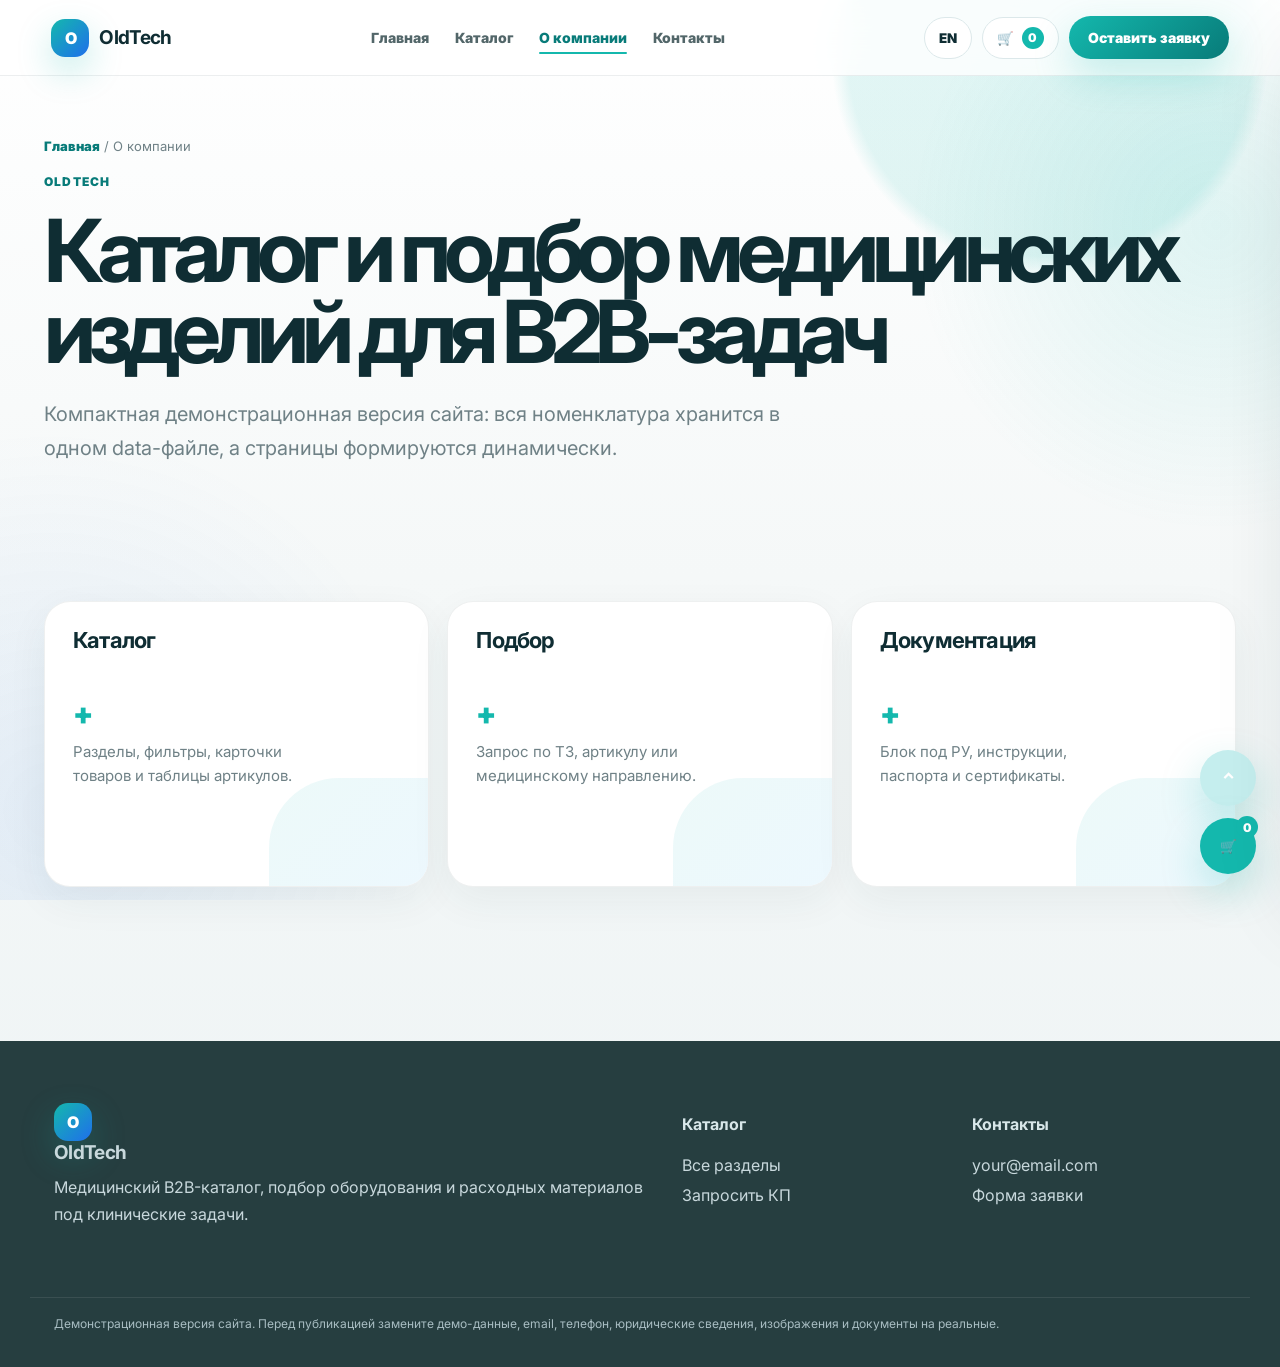
==== commit 7ee2d89c: "Add files via upload" ====
--- a/about.html
+++ b/about.html
@@ -1,37 +1,17 @@
-<!doctype html>
+<!DOCTYPE html>
 <html lang="ru">
 <head>
-  <meta charset="utf-8"><meta name="viewport" content="width=device-width, initial-scale=1">
-  <title>О компании — MedCore Engineering</title>
-  <meta name="description" content="Информация о демо-компании, подходе к проектам и инженерном контроле.">
-  <link rel="icon" href="assets/img/logo.svg" type="image/svg+xml"><link rel="stylesheet" href="assets/css/styles.css">
+  <meta charset="UTF-8" />
+  <meta name="viewport" content="width=device-width, initial-scale=1.0" />
+  <meta name="description" content="OldTech — медицинский B2B-каталог оборудования и расходных материалов." />
+  <title>OldTech — медицинский каталог</title>
+  <link rel="preconnect" href="https://fonts.googleapis.com">
+  <link rel="preconnect" href="https://fonts.gstatic.com" crossorigin>
+  <link href="https://fonts.googleapis.com/css2?family=Inter:wght@400;500;600;700;800;900&display=swap" rel="stylesheet">
+  <link rel="stylesheet" href="styles.css" />
+  <script src="products-data.js"></script>
 </head>
-<body data-page="about">
-<a class="skip-link" href="#main">Перейти к содержанию</a>
-<header class="site-header"><div class="nav-shell"><a class="logo" href="index.html"><img src="assets/img/logo.svg" alt="MedCore Engineering"></a><nav class="main-nav" aria-label="Основная навигация"><a href="index.html" data-page="home">Главная</a><a href="catalog.html" data-page="catalog">Каталог</a><a href="projects.html" data-page="projects">Проекты</a><a href="about.html" data-page="about">О компании</a><a href="contacts.html" data-page="contacts">Контакты</a></nav><div class="nav-actions"><a class="phone-link" href="tel:+74950000000">+7 495 000-00-00</a><a class="btn btn-primary" href="contacts.html">Запросить КП</a><button class="menu-toggle" type="button" aria-label="Открыть меню" aria-expanded="false" data-menu-toggle><span></span></button></div></div></header>
-<main id="main">
-  <section class="page-hero"><div class="container reveal"><div class="breadcrumb"><a href="index.html">Главная</a><span>/</span><span>О компании</span></div><span class="eyebrow">О компании</span><h1>Инженерная команда для медицинских проектов.</h1><p class="lead">MedCore Engineering — placeholder-бренд для нового сайта. Он демонстрирует, как можно подать компанию, которая занимается поставкой, координацией и сервисным сопровождением медицинского оборудования.</p></div></section>
-  <section class="section">
-    <div class="container split">
-      <div class="media-frame reveal"><img src="assets/img/abstract-lab.svg" alt="Абстрактная лабораторная иллюстрация"></div>
-      <div class="reveal"><span class="eyebrow">Подход</span><h2>Мы соединяем коммерческую закупку и инженерную реальность объекта.</h2><p class="lead">Для тяжелого медицинского оборудования недостаточно выбрать модель по каталогу. Нужно понимать требования к помещению, срокам поставки, подрядчикам, сервису и документации.</p><div class="hero-actions"><a class="btn btn-primary" href="contacts.html">Обсудить задачу</a><a class="btn btn-secondary" href="projects.html">Проекты</a></div></div>
-    </div>
-  </section>
-  <section class="section compact">
-    <div class="container">
-      <div class="section-head reveal"><div><span class="eyebrow">Ценности</span><h2>Что должно чувствоваться на сайте.</h2></div><p>Стиль сделан более премиальным: аккуратный dark-panel, glassmorphism, карточки, мягкие hover-эффекты и понятная структура.</p></div>
-      <div class="cards-grid four" data-stagger>
-        <article class="card"><div class="card-kicker">01</div><h3>Прозрачность</h3><p>Сроки, ответственность, документы и технические ограничения проговариваются заранее.</p></article>
-        <article class="card"><div class="card-kicker">02</div><h3>Техническая точность</h3><p>Проект не отрывается от требований производителей и состояния помещения.</p></article>
-        <article class="card"><div class="card-kicker">03</div><h3>Сервис после запуска</h3><p>Поддержка оборудования планируется как часть жизненного цикла, а не как отдельная услуга.</p></article>
-        <article class="card"><div class="card-kicker">04</div><h3>Партнерская работа</h3><p>Взаимодействие с клиникой, подрядчиками и поставщиками идет через единую проектную логику.</p></article>
-      </div>
-    </div>
-  </section>
-  <section class="section compact"><div class="container"><div class="dark-panel reveal"><span class="eyebrow">История</span><h2>Демо-таймлайн развития компании.</h2><div class="timeline" style="margin-top:32px"><div class="timeline-item"><div class="timeline-dot">1</div><div class="timeline-card"><h3>Старт направления</h3><p>Формирование экспертной команды и первых проектных процессов.</p></div></div><div class="timeline-item"><div class="timeline-dot">2</div><div class="timeline-card"><h3>Рост каталога</h3><p>Разделение направлений на диагностику, терапию, лаборатории и сервис.</p></div></div><div class="timeline-item"><div class="timeline-dot">3</div><div class="timeline-card"><h3>Проектная методология</h3><p>Добавление инженерного аудита, чек-листов и контроля готовности помещений.</p></div></div></div></div></div></section>
-</main>
-<div class="quote-bar" data-quote-bar><div class="quote-bar-head"><strong>Подборка</strong><button class="quote-count" type="button" data-quote-toggle data-quote-count aria-label="Открыть подборку">0</button></div><div class="quote-panel"><div class="quote-empty" data-quote-empty>Добавьте позиции из каталога.</div><div class="quote-items" data-quote-items></div><a class="btn btn-gold" href="contacts.html" data-request-quote>Запросить КП</a></div></div>
-<footer class="footer"><div class="container"><div class="footer-grid"><div><img class="footer-logo" src="assets/img/logo.svg" alt="MedCore Engineering"><p>Демо-сайт для медицинского B2B-поставщика. Все названия, контакты и юридические данные заменяемые.</p></div><div><h4>Разделы</h4><div class="footer-links"><a href="catalog.html">Каталог</a><a href="projects.html">Проекты</a><a href="about.html">О компании</a></div></div><div><h4>Направления</h4><div class="footer-links"><a href="catalog.html?category=diagnostics">Диагностика</a><a href="catalog.html?category=therapy">Терапия</a><a href="catalog.html?category=lab">Лаборатории</a></div></div><div><h4>Контакты</h4><div class="footer-links"><a href="tel:+74950000000">+7 495 000-00-00</a><a href="mailto:info@example.ru">info@example.ru</a><a href="contacts.html">Москва, демо-адрес</a></div></div></div><div class="footer-bottom"><span>© 2026 MedCore Engineering. Demo.</span><span>Static HTML/CSS/JS.</span></div></div></footer>
-<script src="assets/js/data.js"></script><script src="assets/js/app.js"></script>
+<body>
+  <script src="script.js"></script>
 </body>
 </html>
--- a/styles.css
+++ b/styles.css
@@ -0,0 +1,1563 @@
+
+:root{
+  --bg:#f5f8f8;
+  --surface:#ffffff;
+  --surface-2:#f8fbfb;
+  --ink:#0f2d33;
+  --ink-2:#263f45;
+  --muted:#6f8186;
+  --line:#dce8ea;
+  --teal:#14b8ad;
+  --teal-dark:#087b79;
+  --aqua:#dff8f4;
+  --blue:#1f6feb;
+  --gold:#c99943;
+  --shadow:0 18px 50px rgba(15,45,51,.08);
+  --shadow-strong:0 30px 90px rgba(15,45,51,.14);
+  --radius:26px;
+}
+*{box-sizing:border-box}
+html{scroll-behavior:smooth}
+body{
+  margin:0;
+  font-family:Inter,system-ui,-apple-system,BlinkMacSystemFont,"Segoe UI",sans-serif;
+  background:
+    radial-gradient(circle at 82% 4%,rgba(20,184,173,.12) 0 12%,transparent 13%),
+    linear-gradient(180deg,#fff 0%,#f5f8f8 42%,#edf3f4 100%);
+  color:var(--ink);
+}
+body.cart-open{overflow:hidden}
+a{text-decoration:none;color:inherit}
+button,input,textarea,select{font-family:inherit}
+img{max-width:100%;display:block}
+.page-bg{position:fixed;inset:0;z-index:-1;pointer-events:none;background:radial-gradient(circle at 95% 25%,rgba(20,184,173,.12),transparent 22%),radial-gradient(circle at 4% 90%,rgba(31,111,235,.08),transparent 26%)}
+
+/* Header */
+.topbar{
+  position:sticky;top:0;z-index:80;
+  display:flex;align-items:center;justify-content:space-between;gap:24px;
+  padding:16px clamp(18px,4vw,64px);
+  background:rgba(255,255,255,.78);
+  border-bottom:1px solid rgba(15,45,51,.08);
+  backdrop-filter:blur(20px);
+}
+.logo{display:flex;align-items:center;gap:10px;font-weight:900;letter-spacing:-.04em}
+.logo span{width:38px;height:38px;border-radius:14px;display:grid;place-items:center;background:linear-gradient(135deg,var(--teal),var(--blue));color:#fff;box-shadow:0 14px 34px rgba(20,184,173,.25)}
+.logo strong{font-size:19px}
+.topbar nav{display:flex;gap:26px;color:#526669;font-weight:850;font-size:14px}
+.topbar nav a{position:relative}
+.topbar nav a:after{content:"";position:absolute;left:0;right:0;bottom:-8px;height:2px;border-radius:3px;background:var(--teal);transform:scaleX(0);transform-origin:left;transition:.22s}
+.topbar nav a.active,.topbar nav a:hover{color:var(--teal-dark)}
+.topbar nav a.active:after,.topbar nav a:hover:after{transform:scaleX(1)}
+.top-actions{display:flex;align-items:center;gap:10px}
+.lang-toggle,.basket-button{
+  border:1px solid var(--line);background:#fff;color:var(--ink);font-weight:900;
+  min-height:42px;border-radius:999px;padding:0 14px;cursor:pointer;transition:.22s;
+}
+.basket-button{display:flex;gap:8px;align-items:center}
+.cart-count{display:inline-grid;place-items:center;min-width:22px;height:22px;border-radius:999px;background:var(--teal);color:#fff;font-size:12px;padding:0 6px}
+.lang-toggle:hover,.basket-button:hover{transform:translateY(-2px);box-shadow:0 12px 30px rgba(15,45,51,.08)}
+.top-cta,.btn-primary{
+  display:inline-flex;align-items:center;justify-content:center;gap:10px;
+  padding:13px 19px;border-radius:999px;border:0;background:linear-gradient(135deg,var(--teal),var(--teal-dark));
+  color:#fff;font-weight:900;font-size:14px;transition:.24s;box-shadow:0 16px 38px rgba(20,184,173,.24);cursor:pointer
+}
+.top-cta:hover,.btn-primary:hover{transform:translateY(-2px);box-shadow:0 22px 54px rgba(20,184,173,.28)}
+.btn{display:inline-flex;align-items:center;justify-content:center;gap:10px;padding:15px 22px;border-radius:999px;font-weight:900;transition:.22s;border:none;cursor:pointer}
+.btn-secondary{background:#fff;color:var(--ink);box-shadow:0 10px 28px rgba(38,62,64,.07);border:1px solid var(--line)}
+.btn-secondary:hover{transform:translateY(-3px);box-shadow:var(--shadow)}
+
+/* Typography */
+.hero,.section,.page-hero,.product-page{max-width:1240px;margin:0 auto;padding-left:24px;padding-right:24px}
+.eyebrow{font-size:12px;font-weight:950;text-transform:uppercase;letter-spacing:.1em;color:var(--teal-dark);margin:0 0 18px}
+h1,h2,h3,p{margin-top:0}
+h1{font-size:clamp(44px,6.8vw,92px);line-height:.93;letter-spacing:-.085em;margin-bottom:24px}
+h2{font-size:clamp(31px,4.2vw,58px);line-height:1.02;letter-spacing:-.06em;margin-bottom:18px}
+h3{font-size:22px;line-height:1.18;letter-spacing:-.035em;margin-bottom:10px}
+p{color:var(--muted);line-height:1.72}
+.lead{font-size:20px;max-width:760px}
+.actions{display:flex;gap:14px;flex-wrap:wrap;margin:32px 0}
+.badges{display:flex;gap:10px;flex-wrap:wrap}
+.pill,.badges span{
+  padding:9px 12px;border-radius:999px;background:#fff;border:1px solid var(--line);
+  font-size:13px;font-weight:850;color:#50676b;
+}
+
+/* Top MRI scroll section */
+.mri-scroll-section{
+  position:relative;
+  background:#fff;
+  min-height:420vh;
+  overflow:clip;
+}
+.mri-pin{
+  min-height:100vh;
+  width:100%;
+  display:flex;
+  flex-direction:column;
+  align-items:center;
+  justify-content:center;
+  padding:54px 24px 34px;
+  background:#fff;
+}
+.mri-centered-copy{
+  max-width:980px;
+  text-align:center;
+  margin:0 auto 18px;
+  z-index:2;
+}
+.mri-centered-copy .lead{margin-left:auto;margin-right:auto}
+.mri-stage{
+  width:min(68vw,1120px);
+  max-width:1120px;
+  aspect-ratio:1/1;
+  display:flex;
+  align-items:center;
+  justify-content:center;
+  background:#fff;
+  position:relative;
+  z-index:1;
+}
+.mri-stage:before{
+  content:"";
+  position:absolute;
+  inset:8%;
+  background:radial-gradient(circle,rgba(20,184,173,.06),rgba(255,255,255,0) 65%);
+  z-index:-1;
+}
+.mri-video{
+  width:100%;
+  height:100%;
+  object-fit:contain;
+  display:block;
+  background:#fff;
+  border:0;
+  outline:0;
+}
+.scroll-cue{
+  color:#6d7c81;
+  font-size:13px;
+  font-weight:900;
+  letter-spacing:.06em;
+  text-transform:uppercase;
+  margin-top:-8px;
+  animation:cuedrop 1.9s ease-in-out infinite;
+}
+@keyframes cuedrop{50%{transform:translateY(6px);opacity:.55}}
+
+/* Dashboard */
+.section{padding-top:82px;padding-bottom:82px}
+.intro-dashboard{padding-top:90px}
+.dashboard-card{
+  background:linear-gradient(145deg,#fff,#f8fbfb);
+  border:1px solid rgba(15,45,51,.08);
+  border-radius:42px;
+  box-shadow:var(--shadow);
+  padding:44px;
+  display:grid;
+  grid-template-columns:1.1fr .9fr;
+  gap:34px;
+  align-items:center;
+  position:relative;
+  overflow:hidden;
+}
+.dashboard-card:before{
+  content:"";position:absolute;width:420px;height:420px;border-radius:50%;right:-150px;top:-150px;
+  background:radial-gradient(circle,rgba(20,184,173,.16),transparent 68%);
+}
+.dashboard-card>*{position:relative}
+.overview-grid{display:grid;grid-template-columns:repeat(3,1fr);gap:14px}
+.overview-grid div{background:#fff;border:1px solid var(--line);border-radius:22px;padding:18px;transition:.22s}
+.overview-grid div:hover{transform:translateY(-5px);box-shadow:var(--shadow)}
+.overview-grid b{display:block;font-size:18px;color:var(--teal-dark);margin-bottom:6px}
+.overview-grid span{color:var(--muted);font-size:13px;line-height:1.35}
+
+/* Cards */
+.section-head{display:grid;grid-template-columns:.65fr 1.35fr;gap:36px;align-items:end;margin-bottom:34px}
+.category-grid{display:grid;grid-template-columns:repeat(3,1fr);gap:18px}
+.cat-card{
+  position:relative;min-height:260px;background:#fff;border-radius:var(--radius);
+  padding:26px 28px;overflow:hidden;border:1px solid rgba(38,62,64,.08);
+  box-shadow:0 14px 40px rgba(38,62,64,.06);transition:.25s;display:flex;flex-direction:column
+}
+.modern-card:hover,.cat-card:hover{transform:translateY(-8px);box-shadow:var(--shadow-strong);border-color:rgba(20,184,173,.25)}
+.cat-card h3{max-width:92%;min-height:58px;font-size:22px;line-height:1.16;z-index:2}
+.cat-card .plus{color:var(--teal);font-size:30px;font-weight:950;line-height:1;margin:2px 0 12px;z-index:2;transition:.22s}
+.cat-card:hover .plus{transform:rotate(90deg) scale(1.12)}
+.cat-card p{max-width:68%;font-size:15px;line-height:1.58;display:-webkit-box;-webkit-line-clamp:3;-webkit-box-orient:vertical;overflow:hidden;z-index:2;margin-bottom:72px}
+.cat-card img{position:absolute;right:14px;bottom:12px;width:155px;height:118px;object-fit:contain;opacity:.95;z-index:1;pointer-events:none;transition:.3s}
+.cat-card:hover img{transform:translateY(-5px) scale(1.05)}
+.cat-card:after{content:"";position:absolute;right:-26px;bottom:-34px;width:185px;height:142px;border-radius:70px 0 24px 0;background:linear-gradient(135deg,rgba(20,184,173,.08),rgba(235,247,255,.9));z-index:0}
+.cat-meta{position:absolute;left:28px;bottom:22px;max-width:70%;z-index:3}
+
+/* Pages */
+.page-hero{padding-top:62px;padding-bottom:34px}
+.compact-page-hero{padding-bottom:14px}
+.breadcrumbs{font-size:13px;color:var(--muted);margin-bottom:18px}
+.breadcrumbs a{font-weight:900;color:var(--teal-dark)}
+.quick-filter-row{display:flex;flex-wrap:wrap;gap:10px;margin-top:26px}
+.quick-filter-chip{
+  border:1px solid var(--line);background:#fff;border-radius:999px;padding:11px 15px;
+  font-weight:900;color:#4f6469;cursor:pointer;transition:.22s;
+}
+.quick-filter-chip:hover,.quick-filter-chip.active{background:var(--ink);color:#fff;border-color:var(--ink);transform:translateY(-2px)}
+.catalog-layout{display:grid;grid-template-columns:280px 1fr;gap:30px;align-items:start}
+.sidebar{position:sticky;top:94px;max-height:calc(100vh - 110px);overflow:auto;padding-right:8px}
+.filter-title{font-size:28px;font-weight:950;letter-spacing:-.04em;margin-bottom:20px}
+.filter-block{background:rgba(255,255,255,.74);border:1px solid rgba(225,234,236,.95);border-radius:18px;padding:14px;margin-bottom:12px;box-shadow:0 10px 26px rgba(15,45,51,.04)}
+.filter-block summary{cursor:pointer;font-weight:900;color:#40575b}
+.filter-options{display:grid;gap:8px;margin-top:12px;max-height:240px;overflow:auto}
+.filter-label{display:flex;align-items:flex-start;gap:9px;font-weight:750;color:#40575b;cursor:pointer;font-size:13px;line-height:1.28}
+.filter-label input{accent-color:var(--teal);margin-top:2px}
+.search-row{display:grid;grid-template-columns:1fr auto;gap:12px;margin-bottom:14px}
+.search-row input,.sortbar input,select{
+  border:1px solid transparent;outline:none;background:#fff;border-radius:18px;padding:15px 18px;
+  font-family:inherit;color:var(--ink);box-shadow:0 6px 20px rgba(38,62,64,.04);transition:.22s
+}
+.search-row input:focus,select:focus{border-color:rgba(20,184,173,.45);box-shadow:0 0 0 4px rgba(20,184,173,.1)}
+.sortbar{display:flex;align-items:center;justify-content:space-between;gap:14px;flex-wrap:wrap;background:#fff;border-radius:22px;padding:14px 18px;margin-bottom:18px;box-shadow:0 8px 24px rgba(38,62,64,.05)}
+.sortbar small{color:var(--muted)}
+.product-grid{display:grid;grid-template-columns:repeat(3,1fr);gap:18px;align-items:stretch}
+.product-card{
+  min-height:440px;background:#fff;border-radius:var(--radius);padding:22px;display:flex;flex-direction:column;transition:.25s;
+  box-shadow:0 12px 32px rgba(38,62,64,.06);border:1px solid rgba(38,62,64,.06);overflow:hidden
+}
+.product-link-area{display:flex;flex-direction:column;flex:1}
+.product-image{height:172px;display:flex;align-items:center;justify-content:center;margin:0 0 18px;border-radius:22px;background:linear-gradient(180deg,#fff,#f6fbfc);overflow:hidden}
+.product-image img{max-height:152px;max-width:94%;object-fit:contain;transition:.28s}
+.product-card:hover .product-image img{transform:scale(1.05)}
+.product-kicker{min-height:32px;font-size:12px;line-height:1.25;font-weight:950;color:var(--teal);margin-bottom:10px;display:-webkit-box;-webkit-line-clamp:2;-webkit-box-orient:vertical;overflow:hidden}
+.product-card h3{font-size:19px;line-height:1.28;min-height:74px;display:-webkit-box;-webkit-line-clamp:3;-webkit-box-orient:vertical;overflow:hidden;margin-bottom:12px}
+.product-card p{min-height:24px;font-size:15px;display:-webkit-box;-webkit-line-clamp:1;-webkit-box-orient:vertical;overflow:hidden}
+.price{font-weight:950;color:#98a5a9;margin-top:auto}
+.buy-row{display:flex;align-items:center;justify-content:space-between;gap:10px;margin-top:18px}
+.cart-btn{width:58px;height:58px;border-radius:22px 0 22px 22px;border:none;background:linear-gradient(135deg,var(--teal),var(--teal-dark));color:white;font-size:24px;cursor:pointer;transition:.22s;box-shadow:0 14px 34px rgba(20,184,173,.22)}
+.cart-btn:hover{transform:scale(1.06) rotate(-3deg);box-shadow:0 20px 44px rgba(20,184,173,.30)}
+.no-results{grid-column:1/-1;background:#fff;border-radius:24px;padding:34px;text-align:center;color:var(--muted)}
+
+/* Product detail */
+.product-page{padding-top:34px;padding-bottom:74px}
+.product-main{display:grid;grid-template-columns:1.1fr .9fr;gap:28px;align-items:start}
+.info-panel,.media-panel,.doc-panel,.variants-panel,.form-card,.modern-panel{
+  background:#fff;border-radius:30px;padding:32px;box-shadow:0 14px 42px rgba(38,62,64,.06);border:1px solid rgba(38,62,64,.06)
+}
+.info-panel h1{font-size:clamp(34px,4.2vw,54px);line-height:1.04}
+.purpose-block{margin-top:30px}
+.purpose-block b{display:block;margin-bottom:10px}
+.media-panel{padding:18px}
+.product-big-img{height:430px;border-radius:24px;background:linear-gradient(180deg,#fff,#f7fbfc);display:flex;align-items:center;justify-content:center;overflow:hidden}
+.product-big-img img{width:90%;height:90%;object-fit:contain}
+.doc-panel{margin-top:16px;padding:0;overflow:hidden}
+.accordion{border:0;background:#fff;width:100%;text-align:left;padding:24px 28px;display:flex;align-items:center;justify-content:space-between;font-weight:950;cursor:pointer;color:var(--ink);font-family:inherit;font-size:16px}
+.accordion-content{display:none;padding:0 28px 26px}
+.doc-panel.open .accordion-content{display:block}
+.spec-grid{display:grid;grid-template-columns:repeat(2,1fr);gap:10px;margin-top:22px}
+.spec-grid div{background:#f7fbfc;border:1px solid var(--line);border-radius:16px;padding:12px}
+.spec-grid b{display:block;font-size:12px;color:#6f8186;margin-bottom:6px}
+.variants-panel{margin-top:28px;padding:0;overflow:hidden}
+.table-heading{padding:26px 26px 10px}
+.table-heading h2{font-size:28px;margin-bottom:6px}
+.table-title,.variant-row{display:grid;grid-template-columns:1.7fr 1fr 1fr 1fr .9fr;gap:18px;align-items:center}
+.table-title{padding:18px 26px;color:#859296;font-size:13px;font-weight:950}
+.variant-row{min-height:86px;background:#fff;margin:0 0 10px;padding:22px 26px;border-top:1px solid #eef3f4}
+.variant-row b{display:block}
+.variant-row small{color:var(--muted)}
+.btn-mini-cart{border:0;border-radius:999px;background:var(--ink);color:#fff;font-weight:900;padding:10px 14px;cursor:pointer;transition:.22s}
+.btn-mini-cart:hover{background:var(--teal-dark);transform:translateY(-2px)}
+.form-card{display:grid;grid-template-columns:.9fr 1.1fr;gap:34px}
+.form{display:grid;gap:12px}
+.form input,.form textarea,.form select{width:100%;border:1px solid var(--line);border-radius:16px;padding:15px 16px;font-family:inherit;background:#fff}
+.form textarea{min-height:190px}
+
+/* Basket */
+.cart-backdrop{position:fixed;inset:0;background:rgba(3,18,22,.34);backdrop-filter:blur(5px);z-index:120;opacity:0;pointer-events:none;transition:.22s}
+.cart-drawer{
+  position:fixed;right:18px;top:18px;bottom:18px;width:min(440px,calc(100vw - 36px));
+  background:#fff;border:1px solid var(--line);border-radius:30px;box-shadow:var(--shadow-strong);z-index:130;
+  transform:translateX(calc(100% + 40px));transition:.28s ease;display:flex;flex-direction:column;overflow:hidden
+}
+.cart-open .cart-backdrop{opacity:1;pointer-events:auto}
+.cart-open .cart-drawer{transform:translateX(0)}
+.cart-head{display:flex;justify-content:space-between;align-items:flex-start;padding:26px 26px 14px;border-bottom:1px solid var(--line)}
+.drawer-close{border:0;background:#f3f7f8;border-radius:50%;width:38px;height:38px;font-size:25px;line-height:1;cursor:pointer}
+.cart-items{padding:16px;overflow:auto;flex:1}
+.cart-empty{padding:30px;text-align:center;color:var(--muted);background:#f8fbfb;border-radius:22px}
+.cart-item{display:grid;grid-template-columns:1fr auto;gap:10px;background:#f8fbfb;border:1px solid var(--line);border-radius:20px;padding:14px;margin-bottom:10px}
+.cart-item b{display:block;font-size:14px;line-height:1.25}
+.cart-item small{display:block;color:var(--muted);margin-top:6px}
+.cart-qty{display:flex;align-items:center;gap:8px;background:#fff;border:1px solid var(--line);border-radius:999px;padding:5px}
+.cart-qty button{border:0;background:transparent;font-weight:950;cursor:pointer;width:24px;height:24px}
+.cart-remove{grid-column:1/-1;justify-self:start;border:0;background:transparent;color:#a33;font-weight:900;cursor:pointer}
+.cart-actions{display:flex;gap:10px;padding:16px;border-top:1px solid var(--line)}
+.cart-actions .btn{flex:1}
+.toast{position:fixed;left:50%;bottom:28px;transform:translate(-50%,20px);z-index:200;background:var(--ink);color:#fff;border-radius:999px;padding:12px 18px;font-weight:900;box-shadow:var(--shadow);opacity:0;pointer-events:none;transition:.22s}
+.toast.visible{opacity:1;transform:translate(-50%,0)}
+.float-buttons{position:fixed;right:24px;bottom:26px;display:grid;gap:12px;z-index:70}
+.float-buttons a,.float-buttons button{width:56px;height:56px;border-radius:50%;border:0;background:var(--teal);display:grid;place-items:center;color:white;font-weight:950;box-shadow:0 16px 40px rgba(20,184,173,.25);cursor:pointer}
+.float-buttons a:first-child{background:#c5eeee;color:#fff}
+.float-buttons button{position:relative}
+.float-buttons .cart-count{position:absolute;right:-2px;top:-2px}
+
+.footer{margin-top:72px;background:#263e40;color:#d8e7e9}
+.footer-grid{max-width:1220px;margin:0 auto;padding:52px 24px;display:grid;grid-template-columns:1.4fr .6fr .6fr;gap:36px}
+.footer a{display:block;margin:10px 0;color:#c8d8dc}
+.footer p{color:#c8d8dc}
+.footer-note{max-width:1220px;margin:0 auto;padding:18px 24px 36px;color:#a8bdc2;font-size:12px;border-top:1px solid rgba(255,255,255,.09)}
+
+.reveal{opacity:0;transform:translateY(22px);transition:opacity .65s ease,transform .65s ease}
+.reveal.visible{opacity:1;transform:translateY(0)}
+.hidden{display:none!important}
+
+@media(max-width:1120px){
+  .topbar nav{display:none}
+  .top-cta{display:none}
+  .mri-stage{width:min(86vw,900px)}
+  .catalog-layout,.product-main,.form-card,.dashboard-card{grid-template-columns:1fr}
+  .sidebar{position:relative;top:auto;max-height:none}
+  .category-grid,.product-grid{grid-template-columns:repeat(2,1fr)}
+}
+@media(max-width:680px){
+  .topbar{padding:12px 14px}
+  .logo strong{display:none}
+  h1{font-size:42px}
+  .lead{font-size:17px}
+  .mri-pin{padding:46px 16px 24px;justify-content:center}
+  .mri-stage{width:96vw}
+  .mri-scroll-section{min-height:360vh}
+  .category-grid,.product-grid{grid-template-columns:1fr}
+  .overview-grid{grid-template-columns:1fr}
+  .dashboard-card{padding:28px;border-radius:30px}
+  .section-head{grid-template-columns:1fr}
+  .search-row{grid-template-columns:1fr}
+  .table-title{display:none}
+  .variant-row{grid-template-columns:1fr}
+  .footer-grid{grid-template-columns:1fr}
+  .spec-grid{grid-template-columns:1fr}
+  .cat-card p{max-width:72%}
+  .cat-card img{width:130px;height:96px}
+  .product-card{min-height:auto}
+}
+@media(prefers-reduced-motion:reduce){
+  *{animation:none!important;transition:none!important;scroll-behavior:auto!important}
+  .reveal{opacity:1;transform:none}
+  .mri-scroll-section{min-height:auto}
+  .mri-pin{min-height:auto}
+}
+
+
+/* MRI hero fixed: centered, no cut-off, text over blurred animation */
+.mri-scroll-section.mri-top-section{
+  min-height:440vh;
+  background:#fff;
+  overflow:visible;
+}
+
+.mri-scroll-section .mri-pin{
+  min-height:100svh;
+  height:100svh;
+  width:100%;
+  padding:0;
+  display:flex;
+  align-items:center;
+  justify-content:center;
+  background:#fff;
+  overflow:hidden;
+}
+
+.mri-visual-wrap{
+  position:relative;
+  width:100%;
+  height:100svh;
+  min-height:720px;
+  display:grid;
+  place-items:center;
+  overflow:hidden;
+  background:#fff;
+  isolation:isolate;
+}
+
+.mri-visual-wrap:before{
+  content:"";
+  position:absolute;
+  inset:0;
+  background:
+    radial-gradient(circle at 50% 46%, rgba(20,184,173,.10), transparent 34%),
+    linear-gradient(180deg, rgba(255,255,255,.93) 0%, rgba(255,255,255,.74) 44%, rgba(255,255,255,.96) 100%);
+  z-index:1;
+  pointer-events:none;
+}
+
+.mri-video-bg{
+  position:absolute;
+  left:50%;
+  top:52%;
+  width:min(118vw,1780px);
+  height:min(118vh,1180px);
+  transform:translate(-50%,-50%) scale(1.05);
+  object-fit:contain;
+  filter:blur(18px) saturate(.92) brightness(1.09);
+  opacity:.34;
+  z-index:0;
+  pointer-events:none;
+  background:#fff;
+}
+
+.mri-stage{
+  position:absolute;
+  left:50%;
+  top:54%;
+  transform:translate(-50%,-50%);
+  width:min(86vw,1280px);
+  height:min(68vh,760px);
+  max-height:760px;
+  aspect-ratio:auto;
+  display:flex;
+  align-items:center;
+  justify-content:center;
+  background:transparent;
+  z-index:2;
+  pointer-events:none;
+}
+
+.mri-stage:before{
+  display:none;
+}
+
+.mri-video{
+  width:100%;
+  height:100%;
+  object-fit:contain;
+  object-position:center center;
+  background:transparent;
+  filter:drop-shadow(0 28px 60px rgba(15,45,51,.08));
+}
+
+.mri-centered-copy{
+  position:relative;
+  z-index:4;
+  width:min(1040px,calc(100vw - 36px));
+  max-width:1040px;
+  text-align:center;
+  padding:34px 36px 30px;
+  margin:0 auto;
+  border:1px solid rgba(220,232,234,.78);
+  border-radius:34px;
+  background:rgba(255,255,255,.70);
+  backdrop-filter:blur(16px);
+  -webkit-backdrop-filter:blur(16px);
+  box-shadow:0 30px 90px rgba(15,45,51,.12);
+}
+
+.mri-centered-copy h1{
+  font-size:clamp(44px,6.6vw,94px);
+  line-height:.92;
+  letter-spacing:-.09em;
+  margin-bottom:18px;
+  color:var(--ink);
+  text-wrap:balance;
+}
+
+.mri-centered-copy .lead{
+  max-width:760px;
+  margin:0 auto;
+  color:#536a70;
+  font-weight:650;
+}
+
+.hero-overlay-actions{
+  display:flex;
+  justify-content:center;
+  flex-wrap:wrap;
+  gap:12px;
+  margin-top:22px;
+}
+
+.mri-visual-wrap .scroll-cue{
+  position:absolute;
+  left:50%;
+  bottom:24px;
+  transform:translateX(-50%);
+  z-index:5;
+  color:#5b7075;
+  background:rgba(255,255,255,.72);
+  border:1px solid rgba(220,232,234,.8);
+  border-radius:999px;
+  padding:10px 14px;
+  backdrop-filter:blur(10px);
+  -webkit-backdrop-filter:blur(10px);
+}
+
+@media(max-width:1100px){
+  .mri-visual-wrap{
+    min-height:680px;
+  }
+
+  .mri-stage{
+    top:57%;
+    width:96vw;
+    height:min(60vh,650px);
+  }
+
+  .mri-centered-copy{
+    width:min(920px,calc(100vw - 28px));
+    padding:28px 24px;
+  }
+}
+
+@media(max-width:680px){
+  .mri-scroll-section.mri-top-section{
+    min-height:380vh;
+  }
+
+  .mri-visual-wrap{
+    min-height:620px;
+  }
+
+  .mri-centered-copy{
+    padding:22px 18px;
+    border-radius:26px;
+    background:rgba(255,255,255,.78);
+  }
+
+  .mri-centered-copy h1{
+    font-size:clamp(36px,12vw,54px);
+    letter-spacing:-.075em;
+  }
+
+  .mri-centered-copy .lead{
+    font-size:15.5px;
+  }
+
+  .mri-stage{
+    top:62%;
+    width:106vw;
+    height:min(48vh,460px);
+  }
+
+  .mri-video-bg{
+    width:150vw;
+    height:94vh;
+    filter:blur(16px) brightness(1.1);
+    opacity:.28;
+  }
+
+  .hero-overlay-actions .btn{
+    width:100%;
+  }
+}
+
+
+/* New uploaded animation layout: title first, animation below, no cutoff */
+.mri-title-first.mri-scroll-section{
+  min-height:440vh;
+  background:#fff;
+  overflow:visible;
+}
+
+.mri-title-first .mri-pin{
+  min-height:100svh;
+  height:100svh;
+  padding:0;
+  overflow:hidden;
+  background:
+    radial-gradient(circle at 50% 62%, rgba(20,184,173,.08), transparent 38%),
+    linear-gradient(180deg,#ffffff 0%,#fbfdfd 48%,#ffffff 100%);
+}
+
+.mri-title-first .mri-visual-wrap{
+  position:relative;
+  width:100%;
+  height:100svh;
+  min-height:720px;
+  display:flex;
+  flex-direction:column;
+  align-items:center;
+  justify-content:flex-start;
+  padding:clamp(72px,8vh,104px) 24px 32px;
+  overflow:hidden;
+  background:transparent;
+}
+
+.mri-title-first .mri-visual-wrap:before{
+  content:"";
+  position:absolute;
+  inset:0;
+  background:
+    linear-gradient(180deg, rgba(255,255,255,.98) 0%, rgba(255,255,255,.88) 30%, rgba(255,255,255,.82) 72%, rgba(255,255,255,.98) 100%),
+    radial-gradient(circle at 50% 68%, rgba(20,184,173,.12), transparent 40%);
+  z-index:1;
+  pointer-events:none;
+}
+
+.mri-title-first .mri-centered-copy{
+  position:relative;
+  z-index:5;
+  width:min(1120px,calc(100vw - 36px));
+  max-width:1120px;
+  text-align:center;
+  padding:0;
+  margin:0 auto clamp(18px,3vh,32px);
+  border:0;
+  border-radius:0;
+  background:transparent;
+  backdrop-filter:none;
+  -webkit-backdrop-filter:none;
+  box-shadow:none;
+}
+
+.mri-title-first .mri-centered-copy .eyebrow{
+  margin-bottom:12px;
+}
+
+.mri-title-first .mri-centered-copy h1{
+  font-size:clamp(42px,6.2vw,86px);
+  line-height:.94;
+  letter-spacing:-.085em;
+  max-width:1050px;
+  margin:0 auto 16px;
+  color:var(--ink);
+  text-wrap:balance;
+  text-shadow:0 12px 38px rgba(255,255,255,.95);
+}
+
+.mri-title-first .mri-centered-copy .lead{
+  max-width:760px;
+  margin:0 auto;
+  color:#5a7075;
+  font-weight:650;
+  text-shadow:0 4px 18px rgba(255,255,255,.95);
+}
+
+.mri-title-first .hero-overlay-actions{
+  margin-top:20px;
+}
+
+.mri-title-first .mri-stage{
+  position:relative;
+  left:auto;
+  top:auto;
+  transform:none;
+  z-index:3;
+  width:min(88vw,1240px);
+  height:clamp(340px,52svh,650px);
+  max-height:650px;
+  display:flex;
+  align-items:center;
+  justify-content:center;
+  background:transparent;
+  pointer-events:none;
+  flex:0 0 auto;
+}
+
+.mri-title-first .mri-video{
+  width:100%;
+  height:100%;
+  max-width:100%;
+  max-height:100%;
+  object-fit:contain;
+  object-position:center center;
+  background:transparent;
+  filter:drop-shadow(0 30px 70px rgba(15,45,51,.11));
+}
+
+.mri-title-first .mri-video-bg{
+  position:absolute;
+  left:50%;
+  top:65%;
+  width:min(120vw,1700px);
+  height:min(80vh,900px);
+  transform:translate(-50%,-50%) scale(1.08);
+  object-fit:contain;
+  object-position:center center;
+  filter:blur(22px) saturate(.96) brightness(1.08);
+  opacity:.28;
+  z-index:0;
+  pointer-events:none;
+  background:#fff;
+}
+
+.mri-title-first .scroll-cue{
+  position:absolute;
+  left:50%;
+  bottom:24px;
+  transform:translateX(-50%);
+  z-index:6;
+  color:#5b7075;
+  background:rgba(255,255,255,.76);
+  border:1px solid rgba(220,232,234,.9);
+  border-radius:999px;
+  padding:10px 14px;
+  backdrop-filter:blur(10px);
+  -webkit-backdrop-filter:blur(10px);
+}
+
+@media(max-width:1100px){
+  .mri-title-first .mri-visual-wrap{
+    min-height:680px;
+    padding-top:80px;
+  }
+
+  .mri-title-first .mri-stage{
+    width:96vw;
+    height:clamp(320px,48svh,580px);
+  }
+}
+
+@media(max-width:680px){
+  .mri-title-first.mri-scroll-section{
+    min-height:390vh;
+  }
+
+  .mri-title-first .mri-visual-wrap{
+    min-height:640px;
+    padding:70px 14px 28px;
+  }
+
+  .mri-title-first .mri-centered-copy{
+    width:min(100%,calc(100vw - 24px));
+    margin-bottom:12px;
+  }
+
+  .mri-title-first .mri-centered-copy h1{
+    font-size:clamp(34px,10.8vw,52px);
+    letter-spacing:-.075em;
+  }
+
+  .mri-title-first .mri-centered-copy .lead{
+    font-size:15.5px;
+    line-height:1.55;
+  }
+
+  .mri-title-first .hero-overlay-actions{
+    display:none;
+  }
+
+  .mri-title-first .mri-stage{
+    width:104vw;
+    height:clamp(310px,48svh,470px);
+  }
+
+  .mri-title-first .mri-video-bg{
+    width:150vw;
+    height:70vh;
+    top:66%;
+    opacity:.22;
+  }
+}
+
+
+/* Forceps category scroll-driven animation */
+.forceps-scroll-section.product-scroll-section{
+  min-height:430vh;
+  background:#fff;
+  overflow:visible;
+}
+
+.forceps-scroll-section .product-scroll-pin{
+  min-height:100svh;
+  height:100svh;
+  width:100%;
+  padding:0;
+  display:flex;
+  align-items:center;
+  justify-content:center;
+  background:
+    radial-gradient(circle at 50% 64%, rgba(20,184,173,.09), transparent 38%),
+    linear-gradient(180deg,#ffffff 0%,#fbfdfd 48%,#ffffff 100%);
+  overflow:hidden;
+}
+
+.forceps-scroll-section .product-scroll-wrap{
+  position:relative;
+  width:100%;
+  height:100svh;
+  min-height:720px;
+  display:flex;
+  flex-direction:column;
+  align-items:center;
+  justify-content:flex-start;
+  padding:clamp(72px,8vh,104px) 24px 32px;
+  overflow:hidden;
+  background:#fff;
+  isolation:isolate;
+}
+
+.forceps-scroll-section .product-scroll-wrap:before{
+  content:"";
+  position:absolute;
+  inset:0;
+  background:
+    linear-gradient(180deg, rgba(255,255,255,.98) 0%, rgba(255,255,255,.88) 30%, rgba(255,255,255,.82) 72%, rgba(255,255,255,.98) 100%),
+    radial-gradient(circle at 50% 68%, rgba(20,184,173,.12), transparent 40%);
+  z-index:1;
+  pointer-events:none;
+}
+
+.product-scroll-copy{
+  position:relative;
+  z-index:5;
+  width:min(1120px,calc(100vw - 36px));
+  max-width:1120px;
+  text-align:center;
+  padding:0;
+  margin:0 auto clamp(16px,3vh,30px);
+}
+
+.product-scroll-copy h1{
+  font-size:clamp(42px,6.2vw,86px);
+  line-height:.94;
+  letter-spacing:-.085em;
+  max-width:1050px;
+  margin:0 auto 16px;
+  color:var(--ink);
+  text-wrap:balance;
+  text-shadow:0 12px 38px rgba(255,255,255,.95);
+}
+
+.product-scroll-copy .lead{
+  max-width:820px;
+  margin:0 auto;
+  color:#5a7075;
+  font-weight:650;
+  text-shadow:0 4px 18px rgba(255,255,255,.95);
+}
+
+.product-scroll-stage{
+  position:relative;
+  z-index:3;
+  width:min(88vw,1240px);
+  height:clamp(340px,52svh,650px);
+  max-height:650px;
+  display:flex;
+  align-items:center;
+  justify-content:center;
+  background:transparent;
+  pointer-events:none;
+  flex:0 0 auto;
+}
+
+.product-scroll-video{
+  width:100%;
+  height:100%;
+  max-width:100%;
+  max-height:100%;
+  object-fit:contain;
+  object-position:center center;
+  background:transparent;
+  filter:drop-shadow(0 30px 70px rgba(15,45,51,.11));
+}
+
+.product-video-bg{
+  position:absolute;
+  left:50%;
+  top:65%;
+  width:min(120vw,1700px);
+  height:min(80vh,900px);
+  transform:translate(-50%,-50%) scale(1.08);
+  object-fit:contain;
+  object-position:center center;
+  filter:blur(22px) saturate(.96) brightness(1.08);
+  opacity:.25;
+  z-index:0;
+  pointer-events:none;
+  background:#fff;
+}
+
+.forceps-scroll-section .scroll-cue{
+  position:absolute;
+  left:50%;
+  bottom:24px;
+  transform:translateX(-50%);
+  z-index:6;
+  color:#5b7075;
+  background:rgba(255,255,255,.76);
+  border:1px solid rgba(220,232,234,.9);
+  border-radius:999px;
+  padding:10px 14px;
+  backdrop-filter:blur(10px);
+  -webkit-backdrop-filter:blur(10px);
+}
+
+.forceps-scroll-section + .page-hero{
+  padding-top:58px;
+}
+
+@media(max-width:1100px){
+  .forceps-scroll-section .product-scroll-wrap{
+    min-height:680px;
+    padding-top:80px;
+  }
+
+  .product-scroll-stage{
+    width:96vw;
+    height:clamp(320px,48svh,580px);
+  }
+}
+
+@media(max-width:680px){
+  .forceps-scroll-section.product-scroll-section{
+    min-height:390vh;
+  }
+
+  .forceps-scroll-section .product-scroll-wrap{
+    min-height:640px;
+    padding:70px 14px 28px;
+  }
+
+  .product-scroll-copy{
+    width:min(100%,calc(100vw - 24px));
+    margin-bottom:12px;
+  }
+
+  .product-scroll-copy h1{
+    font-size:clamp(34px,10.8vw,52px);
+    letter-spacing:-.075em;
+  }
+
+  .product-scroll-copy .lead{
+    font-size:15.5px;
+    line-height:1.55;
+  }
+
+  .product-scroll-stage{
+    width:104vw;
+    height:clamp(310px,48svh,470px);
+  }
+
+  .product-video-bg{
+    width:150vw;
+    height:70vh;
+    top:66%;
+    opacity:.20;
+  }
+}
+
+
+/* Final big animation fix: use uploaded videos at large size, no double-video conflict */
+.mri-big-hero.mri-scroll-section,
+.forceps-big-hero.forceps-scroll-section{
+  min-height:430vh;
+  background:#fff;
+  overflow:visible;
+}
+
+.mri-big-hero .mri-pin,
+.forceps-big-hero .product-scroll-pin{
+  min-height:100svh;
+  height:100svh;
+  width:100%;
+  padding:0;
+  display:flex;
+  align-items:center;
+  justify-content:center;
+  background:#fff;
+  overflow:hidden;
+}
+
+.mri-big-hero .mri-visual-wrap,
+.forceps-big-hero .product-scroll-wrap{
+  position:relative;
+  width:100%;
+  height:100svh;
+  min-height:720px;
+  display:flex;
+  flex-direction:column;
+  align-items:center;
+  justify-content:flex-start;
+  padding:clamp(68px,7vh,92px) 18px 24px;
+  overflow:hidden;
+  background:
+    radial-gradient(circle at 50% 68%, rgba(20,184,173,.12), transparent 34%),
+    linear-gradient(180deg,#ffffff 0%,#fbfdfd 56%,#ffffff 100%);
+}
+
+.mri-big-hero .mri-visual-wrap:before,
+.forceps-big-hero .product-scroll-wrap:before{
+  content:"";
+  position:absolute;
+  inset:0;
+  background:linear-gradient(180deg,rgba(255,255,255,.98),rgba(255,255,255,.76) 44%,rgba(255,255,255,.96));
+  pointer-events:none;
+  z-index:1;
+}
+
+.mri-big-hero .mri-centered-copy,
+.forceps-big-hero .product-scroll-copy{
+  position:relative;
+  z-index:5;
+  width:min(1180px,calc(100vw - 28px));
+  max-width:1180px;
+  text-align:center;
+  padding:0;
+  margin:0 auto clamp(8px,1.7vh,18px);
+  border:0;
+  border-radius:0;
+  background:transparent;
+  box-shadow:none;
+  backdrop-filter:none;
+  -webkit-backdrop-filter:none;
+}
+
+.mri-big-hero .mri-centered-copy h1,
+.forceps-big-hero .product-scroll-copy h1{
+  font-size:clamp(42px,6vw,84px);
+  line-height:.94;
+  letter-spacing:-.085em;
+  max-width:1120px;
+  margin:0 auto 12px;
+  color:var(--ink);
+  text-wrap:balance;
+  text-shadow:0 10px 34px rgba(255,255,255,.98);
+}
+
+.mri-big-hero .mri-centered-copy .lead,
+.forceps-big-hero .product-scroll-copy .lead{
+  max-width:820px;
+  margin:0 auto;
+  color:#5a7075;
+  font-weight:650;
+  text-shadow:0 5px 18px rgba(255,255,255,.98);
+}
+
+.mri-big-hero .hero-overlay-actions{
+  margin-top:16px;
+}
+
+.mri-big-hero .mri-stage,
+.forceps-big-hero .product-scroll-stage{
+  position:relative;
+  left:auto;
+  top:auto;
+  transform:none;
+  z-index:3;
+  width:min(116vw,1500px);
+  height:clamp(460px,66svh,880px);
+  max-height:880px;
+  display:flex;
+  align-items:center;
+  justify-content:center;
+  background:transparent;
+  pointer-events:none;
+  flex:0 0 auto;
+  overflow:visible;
+}
+
+.mri-big-hero .mri-stage:before{
+  display:none;
+}
+
+/* MRI is square; allow it to dominate the viewport */
+.mri-big-hero .mri-stage{
+  width:min(108vw,1420px);
+  height:clamp(500px,70svh,900px);
+}
+
+/* Forceps is wide; make it very large but still contained */
+.forceps-big-hero .product-scroll-stage{
+  width:min(120vw,1600px);
+  height:clamp(430px,64svh,820px);
+}
+
+.mri-big-hero .mri-video,
+.forceps-big-hero .product-scroll-video{
+  width:100%;
+  height:100%;
+  max-width:none;
+  max-height:none;
+  object-fit:contain;
+  object-position:center center;
+  background:transparent;
+  filter:drop-shadow(0 28px 70px rgba(15,45,51,.12));
+}
+
+.mri-big-hero .scroll-cue,
+.forceps-big-hero .scroll-cue{
+  position:absolute;
+  left:50%;
+  bottom:22px;
+  transform:translateX(-50%);
+  z-index:8;
+  color:#5b7075;
+  background:rgba(255,255,255,.78);
+  border:1px solid rgba(220,232,234,.9);
+  border-radius:999px;
+  padding:10px 14px;
+  backdrop-filter:blur(10px);
+  -webkit-backdrop-filter:blur(10px);
+}
+
+@media(max-width:1100px){
+  .mri-big-hero .mri-visual-wrap,
+  .forceps-big-hero .product-scroll-wrap{
+    min-height:680px;
+    padding-top:70px;
+  }
+
+  .mri-big-hero .mri-stage{
+    width:118vw;
+    height:clamp(470px,68svh,780px);
+  }
+
+  .forceps-big-hero .product-scroll-stage{
+    width:126vw;
+    height:clamp(420px,62svh,720px);
+  }
+}
+
+@media(max-width:680px){
+  .mri-big-hero.mri-scroll-section,
+  .forceps-big-hero.forceps-scroll-section{
+    min-height:385vh;
+  }
+
+  .mri-big-hero .mri-visual-wrap,
+  .forceps-big-hero .product-scroll-wrap{
+    min-height:640px;
+    padding:66px 12px 22px;
+  }
+
+  .mri-big-hero .mri-centered-copy h1,
+  .forceps-big-hero .product-scroll-copy h1{
+    font-size:clamp(34px,10.2vw,52px);
+    letter-spacing:-.075em;
+  }
+
+  .mri-big-hero .mri-centered-copy .lead,
+  .forceps-big-hero .product-scroll-copy .lead{
+    font-size:15.5px;
+    line-height:1.55;
+  }
+
+  .mri-big-hero .hero-overlay-actions{
+    display:none;
+  }
+
+  .mri-big-hero .mri-stage{
+    width:132vw;
+    height:clamp(410px,62svh,590px);
+  }
+
+  .forceps-big-hero .product-scroll-stage{
+    width:148vw;
+    height:clamp(390px,56svh,540px);
+  }
+}
+
+
+/* Native sticky scroll video controller fix: no GSAP dependency */
+.mri-big-hero .mri-pin,
+.forceps-big-hero .product-scroll-pin,
+.mri-title-first .mri-pin,
+.forceps-scroll-section .product-scroll-pin{
+  position:sticky;
+  top:0;
+}
+
+.mri-big-hero .mri-video,
+.forceps-big-hero .product-scroll-video{
+  background:#fff;
+}
+
+/* Use the cropped forceps video without black sidebars */
+.forceps-big-hero .product-scroll-stage{
+  width:min(104vw,1320px);
+  height:clamp(520px,72svh,920px);
+}
+
+.forceps-big-hero .product-scroll-video{
+  object-fit:contain;
+}
+
+@media(max-width:680px){
+  .forceps-big-hero .product-scroll-stage{
+    width:128vw;
+    height:clamp(430px,64svh,640px);
+  }
+}
+
+
+/* 21st.dev-inspired medical bento / dashboard section */
+.med-bento-section{
+  position:relative;
+  overflow:hidden;
+  padding:112px 0 118px;
+  background:
+    radial-gradient(circle at 12% 20%, rgba(20,184,173,.13), transparent 30%),
+    radial-gradient(circle at 82% 10%, rgba(10,88,255,.08), transparent 28%),
+    linear-gradient(180deg,#ffffff 0%,#f7fbfb 100%);
+  color:var(--ink);
+}
+
+.med-bento-bg{
+  position:absolute;
+  inset:0;
+  pointer-events:none;
+  opacity:.8;
+  background-image:
+    linear-gradient(rgba(11,28,34,.045) 1px, transparent 1px),
+    linear-gradient(90deg, rgba(11,28,34,.035) 1px, transparent 1px);
+  background-size:72px 72px;
+  mask-image:linear-gradient(180deg, transparent 0%, black 18%, black 82%, transparent 100%);
+}
+
+.med-bento-wrap{
+  position:relative;
+  z-index:2;
+  width:min(1320px, calc(100% - 36px));
+  margin:0 auto;
+}
+
+.med-bento-head{
+  display:grid;
+  grid-template-columns:minmax(0,560px) minmax(0,1fr);
+  gap:clamp(28px,5vw,76px);
+  align-items:end;
+  margin-bottom:34px;
+}
+
+.med-bento-head h2{
+  font-size:clamp(34px,5.6vw,74px);
+  line-height:.96;
+  letter-spacing:-.065em;
+  color:var(--ink);
+  text-wrap:balance;
+}
+
+.med-bento-head p{
+  max-width:680px;
+  margin:0;
+  color:#587077;
+  font-size:18px;
+  line-height:1.65;
+  font-weight:620;
+}
+
+.med-bento-grid{
+  display:grid;
+  grid-template-columns:1.25fr .78fr .78fr;
+  grid-auto-rows:minmax(190px,auto);
+  gap:16px;
+}
+
+.med-bento-card{
+  position:relative;
+  overflow:hidden;
+  min-height:190px;
+  padding:24px;
+  border-radius:30px;
+  border:1px solid rgba(185,207,211,.78);
+  background:rgba(255,255,255,.78);
+  box-shadow:0 24px 70px rgba(24,53,59,.09);
+  backdrop-filter:blur(14px);
+  -webkit-backdrop-filter:blur(14px);
+}
+
+.med-bento-card:before{
+  content:"";
+  position:absolute;
+  inset:0 0 auto;
+  height:1px;
+  background:linear-gradient(90deg, transparent, rgba(20,184,173,.55), transparent);
+}
+
+.med-bento-card:after{
+  content:"";
+  position:absolute;
+  width:160px;
+  height:160px;
+  right:-70px;
+  top:-70px;
+  border-radius:50%;
+  background:radial-gradient(circle, rgba(20,184,173,.14), transparent 70%);
+  pointer-events:none;
+}
+
+.med-bento-card small{
+  display:block;
+  color:var(--brand);
+  font-weight:850;
+  letter-spacing:.13em;
+  text-transform:uppercase;
+  font-size:11px;
+  margin-bottom:14px;
+}
+
+.med-bento-card h3{
+  color:var(--ink);
+  font-size:clamp(22px,2.2vw,31px);
+  letter-spacing:-.035em;
+  margin:0 0 12px;
+}
+
+.med-bento-card p{
+  margin:0;
+  color:#5a7075;
+  line-height:1.6;
+  font-weight:600;
+}
+
+.med-bento-main{
+  grid-row:span 2;
+  min-height:430px;
+  padding:26px;
+  background:
+    linear-gradient(145deg, rgba(8,35,42,.96), rgba(9,71,77,.92)),
+    radial-gradient(circle at 70% 40%, rgba(35,255,235,.24), transparent 32%);
+  color:white;
+  border-color:rgba(85,222,211,.25);
+  box-shadow:0 36px 110px rgba(6,49,55,.22);
+}
+
+.med-bento-main h3,
+.med-bento-main p{
+  color:white;
+}
+
+.med-bento-topline{
+  display:flex;
+  align-items:center;
+  justify-content:space-between;
+  gap:16px;
+  color:#dffdf9;
+  font-weight:850;
+  letter-spacing:.13em;
+  text-transform:uppercase;
+  font-size:11px;
+  margin-bottom:26px;
+}
+
+.med-bento-topline i{
+  width:48px;
+  height:10px;
+  border-radius:999px;
+  background:linear-gradient(90deg,#54f1e7,#ffffff);
+  box-shadow:0 0 24px rgba(84,241,231,.55);
+}
+
+.med-cockpit{
+  display:grid;
+  grid-template-columns:.85fr 1.15fr;
+  gap:18px;
+  align-items:center;
+  min-height:330px;
+}
+
+.med-cockpit-radar{
+  position:relative;
+  aspect-ratio:1;
+  min-width:210px;
+  border-radius:50%;
+  background:
+    radial-gradient(circle, rgba(255,255,255,.13) 0 2px, transparent 3px),
+    repeating-radial-gradient(circle, rgba(255,255,255,.16) 0 1px, transparent 1px 34px),
+    conic-gradient(from 210deg, transparent 0 55%, rgba(74,255,238,.32), transparent 78%);
+  box-shadow:inset 0 0 0 1px rgba(255,255,255,.18), 0 28px 70px rgba(0,0,0,.18);
+}
+
+.med-cockpit-radar:before,
+.med-cockpit-radar:after{
+  content:"";
+  position:absolute;
+  left:50%;
+  top:50%;
+  transform:translate(-50%,-50%);
+  border-radius:50%;
+}
+
+.med-cockpit-radar:before{
+  width:46%;
+  height:46%;
+  background:radial-gradient(circle, rgba(84,241,231,.50), rgba(84,241,231,.06) 64%, transparent 65%);
+}
+
+.med-cockpit-radar:after{
+  width:8px;
+  height:8px;
+  background:#fff;
+  box-shadow:0 0 26px 10px rgba(84,241,231,.45);
+}
+
+.med-cockpit-radar span{
+  position:absolute;
+  width:10px;
+  height:10px;
+  border-radius:50%;
+  background:#9ffff6;
+  box-shadow:0 0 18px rgba(159,255,246,.7);
+}
+
+.med-cockpit-radar span:nth-child(1){ left:27%; top:33%; }
+.med-cockpit-radar span:nth-child(2){ left:66%; top:42%; }
+.med-cockpit-radar span:nth-child(3){ left:48%; top:68%; }
+
+.med-cockpit-panel{
+  padding:22px;
+  border-radius:24px;
+  background:rgba(255,255,255,.10);
+  border:1px solid rgba(255,255,255,.14);
+  box-shadow:inset 0 1px 0 rgba(255,255,255,.12);
+}
+
+.med-panel-bar{
+  display:flex;
+  gap:7px;
+  margin-bottom:18px;
+}
+
+.med-panel-bar b{
+  width:10px;
+  height:10px;
+  border-radius:50%;
+  background:rgba(255,255,255,.45);
+}
+
+.med-progress-line{
+  height:8px;
+  border-radius:999px;
+  background:rgba(255,255,255,.15);
+  overflow:hidden;
+  margin:20px 0;
+}
+
+.med-progress-line span{
+  display:block;
+  height:100%;
+  border-radius:inherit;
+  background:linear-gradient(90deg,#54f1e7,#ffffff);
+  box-shadow:0 0 22px rgba(84,241,231,.45);
+}
+
+.med-timeline{
+  display:grid;
+  gap:10px;
+}
+
+.med-timeline div{
+  display:grid;
+  grid-template-columns:42px 1fr;
+  gap:10px;
+  align-items:center;
+  color:rgba(255,255,255,.72);
+  padding:10px 0;
+  border-top:1px solid rgba(255,255,255,.10);
+}
+
+.med-timeline em{
+  font-style:normal;
+  font-family:ui-monospace, SFMono-Regular, Menlo, Consolas, monospace;
+  color:rgba(255,255,255,.55);
+}
+
+.med-timeline .done{
+  color:white;
+}
+
+.med-timeline .done em{
+  color:#9ffff6;
+}
+
+.med-bento-stat{
+  display:flex;
+  flex-direction:column;
+  justify-content:flex-end;
+  min-height:190px;
+}
+
+.med-bento-stat strong,
+.med-bento-action strong{
+  display:block;
+  font-size:clamp(42px,5vw,76px);
+  line-height:.9;
+  letter-spacing:-.07em;
+  color:var(--ink);
+}
+
+.med-bento-stat span,
+.med-bento-action span{
+  color:#5a7075;
+  font-weight:780;
+}
+
+.med-bento-wide{
+  grid-column:span 2;
+  display:grid;
+  grid-template-columns:1fr auto;
+  gap:20px;
+  align-items:center;
+}
+
+.med-mini-stack{
+  width:170px;
+  display:grid;
+  gap:10px;
+}
+
+.med-mini-stack span{
+  height:46px;
+  border-radius:16px;
+  background:linear-gradient(90deg, rgba(20,184,173,.12), rgba(6,34,42,.08));
+  border:1px solid rgba(20,184,173,.18);
+}
+
+.med-mini-stack span:nth-child(2){ width:82%; margin-left:auto; }
+.med-mini-stack span:nth-child(3){ width:64%; margin-left:18%; }
+
+.med-bento-action{
+  display:flex;
+  flex-direction:column;
+  justify-content:space-between;
+  gap:22px;
+}
+
+.med-action-row{
+  display:flex;
+  flex-wrap:wrap;
+  gap:10px;
+}
+
+@media(max-width:1100px){
+  .med-bento-head{
+    grid-template-columns:1fr;
+  }
+
+  .med-bento-grid{
+    grid-template-columns:1fr 1fr;
+  }
+
+  .med-bento-main,
+  .med-bento-wide{
+    grid-column:1 / -1;
+  }
+}
+
+@media(max-width:720px){
+  .med-bento-section{
+    padding:82px 0;
+  }
+
+  .med-bento-wrap{
+    width:calc(100% - 24px);
+  }
+
+  .med-bento-grid{
+    grid-template-columns:1fr;
+  }
+
+  .med-cockpit{
+    grid-template-columns:1fr;
+  }
+
+  .med-cockpit-radar{
+    min-width:0;
+    width:min(72vw,280px);
+    margin:0 auto;
+  }
+
+  .med-bento-wide{
+    grid-template-columns:1fr;
+  }
+
+  .med-mini-stack{
+    width:100%;
+  }
+}
